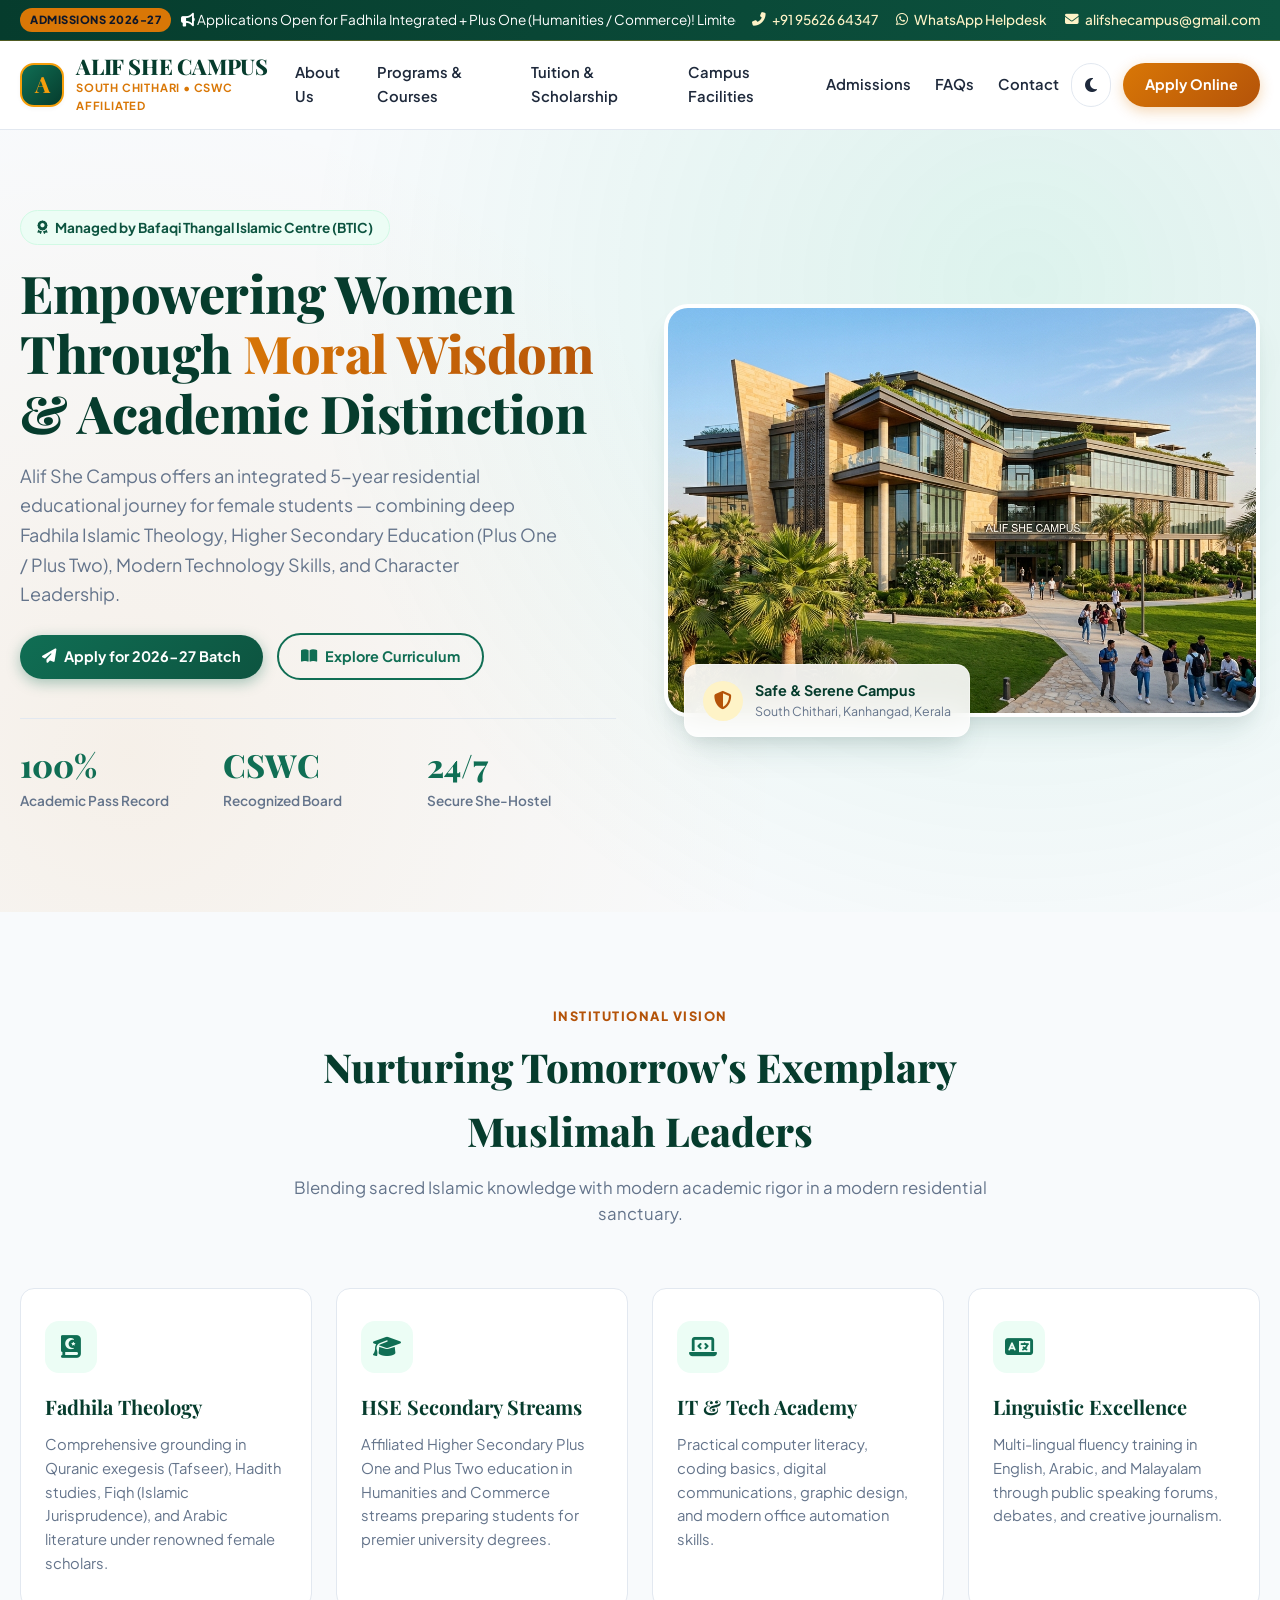
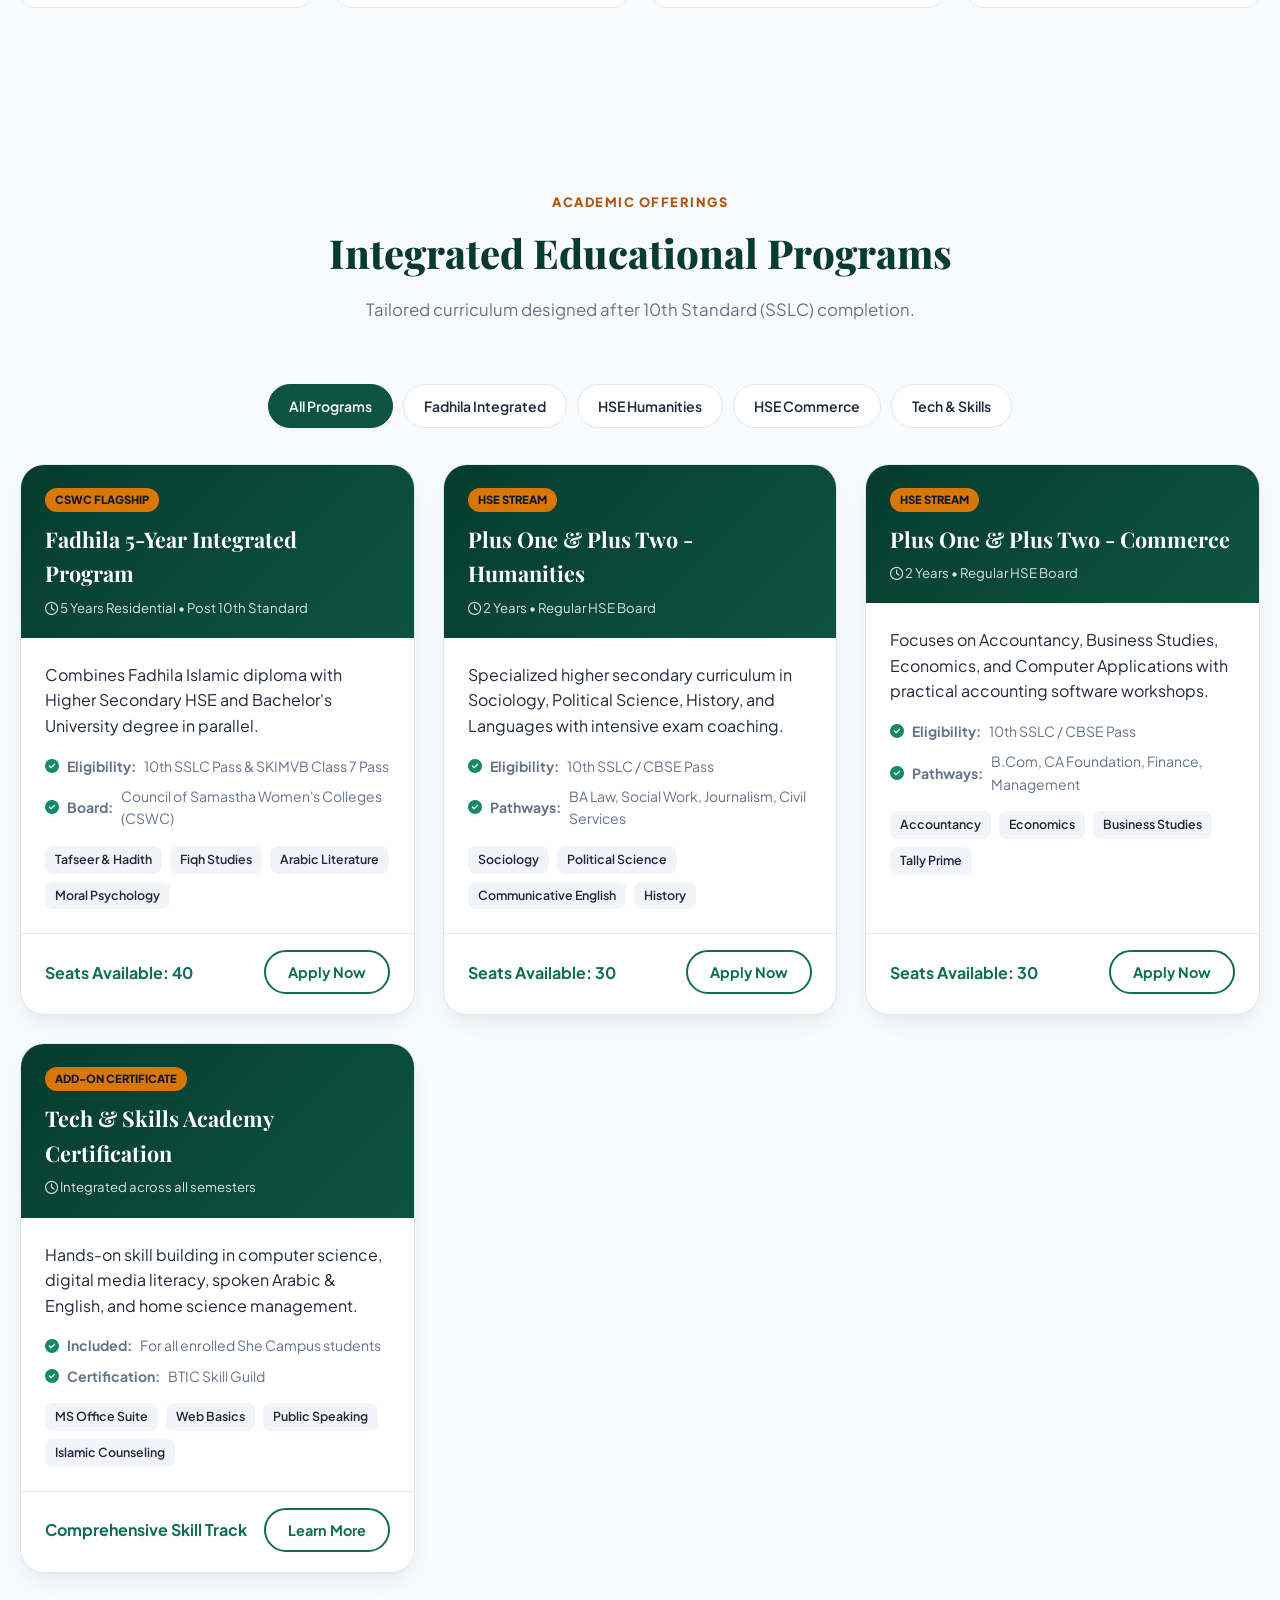
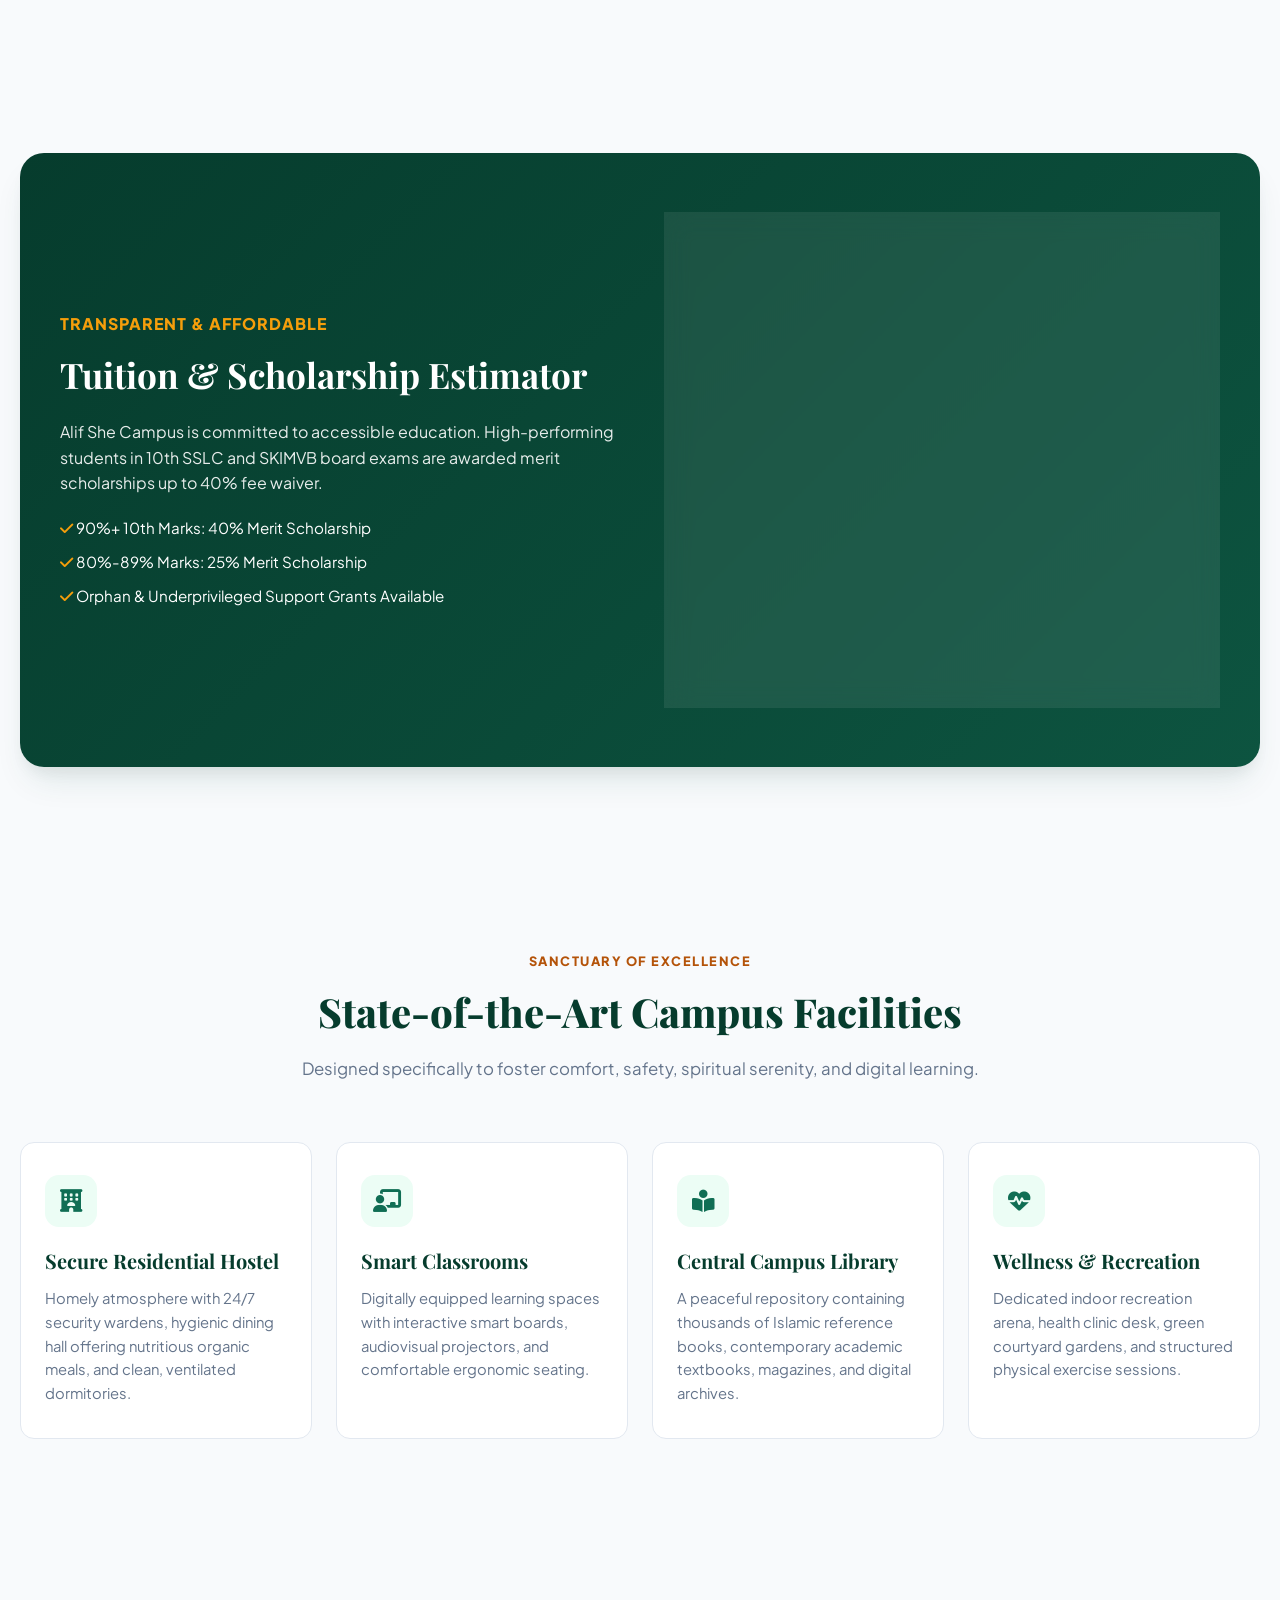
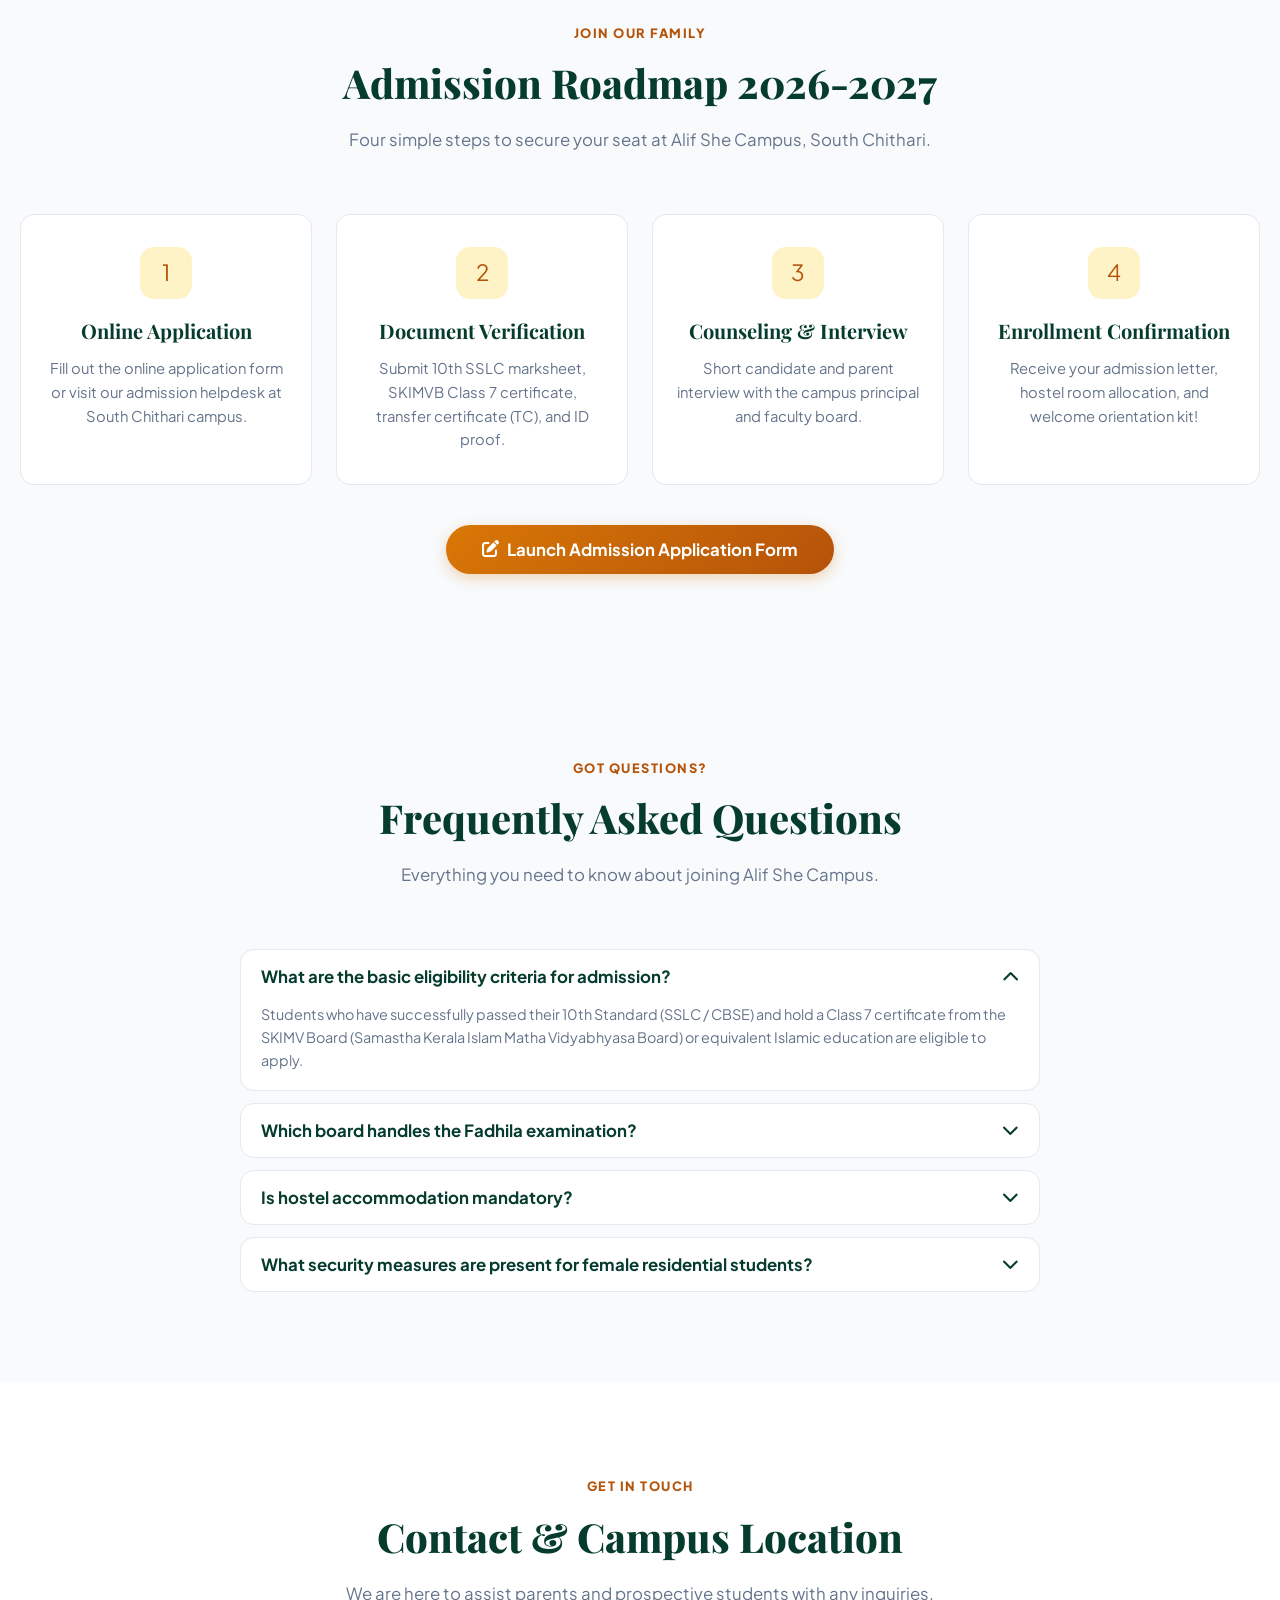
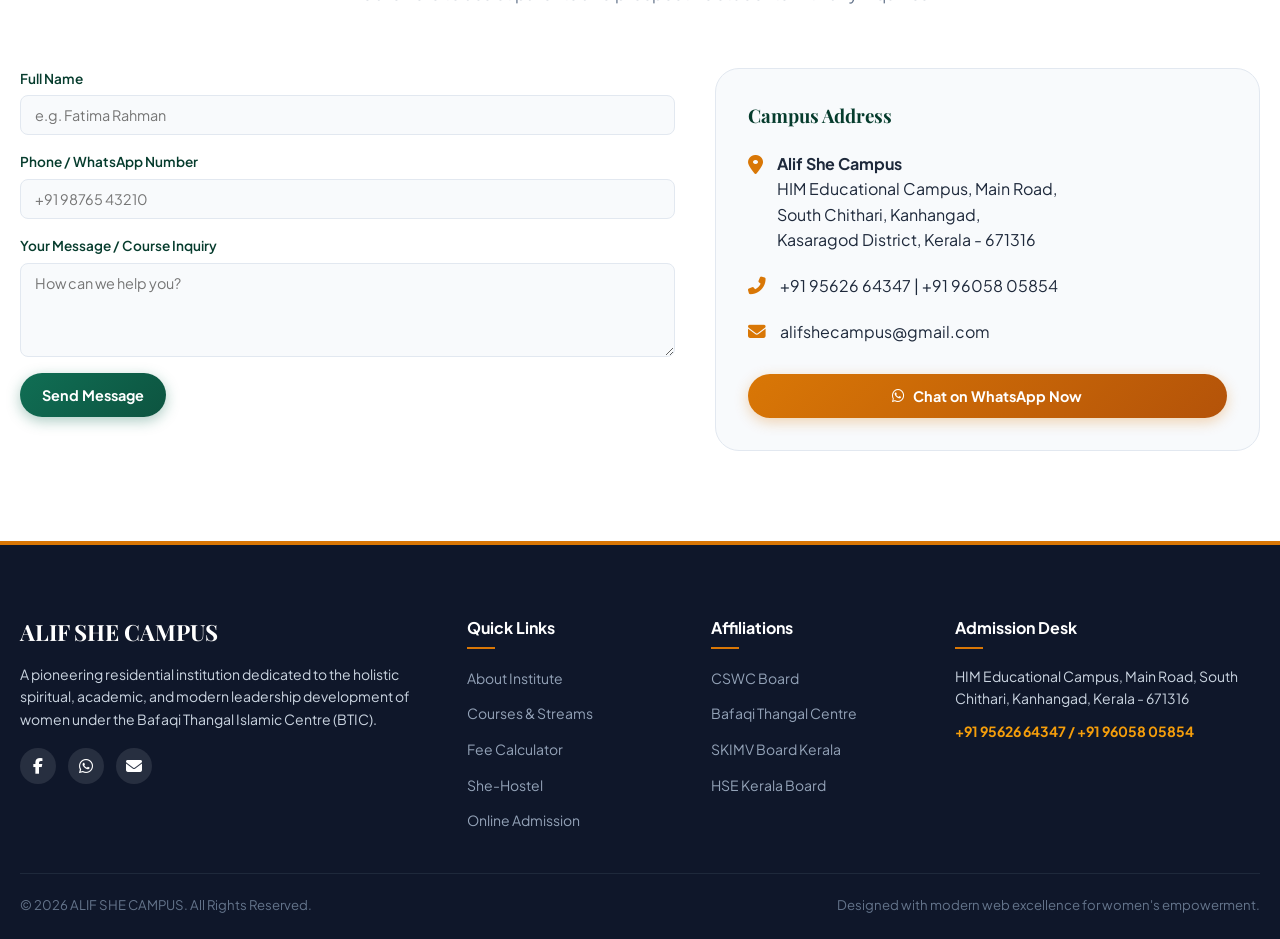
==== index.html @ fdd37e78 "Add files via upload" ====
<!DOCTYPE html>
<html lang="en" data-theme="light">
<head>
  <meta charset="UTF-8">
  <meta name="viewport" content="width=device-width, initial-scale=1.0">
  <title>ALIF SHE CAMPUS | Premier Islamic & Contemporary Higher Education Campus for Women</title>
  <meta name="description" content="Official website of ALIF SHE CAMPUS, South Chithari, Kanhangad, Kerala. Providing integrated Fadhila Islamic theology, Plus One/Plus Two higher secondary education, IT skills, and holistic residential care. Affiliated with CSWC & BTIC.">
  <meta name="keywords" content="Alif She Campus, South Chithari, CSWC, Samastha Women Colleges, Fadhila Course, Islamic Education Kerala, Kasaragod She Campus, Bafaqi Thangal Islamic Centre">
  <link rel="stylesheet" href="style.css">
  <!-- FontAwesome Icons -->
  <link rel="stylesheet" href="https://cdnjs.cloudflare.com/ajax/libs/font-awesome/6.4.0/css/all.min.css">
</head>
<body>

  <!-- Top Announcement Bar -->
  <div class="top-bar">
    <div class="top-bar-container">
      <div class="announcement-ticker">
        <span class="badge-live">Admissions 2026-27</span>
        <span><i class="fas fa-bullhorn"></i> Applications Open for Fadhila Integrated + Plus One (Humanities / Commerce)! Limited Seats.</span>
      </div>
      <div class="top-contacts">
        <a href="tel:+919562664347" class="top-link"><i class="fas fa-phone-alt"></i> +91 95626 64347</a>
        <a href="https://wa.me/919562664347" target="_blank" class="top-link"><i class="fab fa-whatsapp"></i> WhatsApp Helpdesk</a>
        <a href="mailto:alifshecampus@gmail.com" class="top-link"><i class="fas fa-envelope"></i> alifshecampus@gmail.com</a>
      </div>
    </div>
  </div>

  <!-- Header & Navigation -->
  <header class="main-header">
    <div class="nav-container">
      <a href="#" class="brand-logo">
        <div class="logo-crest">A</div>
        <div class="logo-text">
          <h1>ALIF SHE CAMPUS</h1>
          <span>South Chithari • CSWC Affiliated</span>
        </div>
      </a>

      <nav>
        <ul class="nav-menu" id="navMenu">
          <li><a href="#about" class="nav-link">About Us</a></li>
          <li><a href="#courses" class="nav-link">Programs & Courses</a></li>
          <li><a href="#calculator" class="nav-link">Tuition & Scholarship</a></li>
          <li><a href="#facilities" class="nav-link">Campus Facilities</a></li>
          <li><a href="#admissions" class="nav-link">Admissions</a></li>
          <li><a href="#faq" class="nav-link">FAQs</a></li>
          <li><a href="#contact" class="nav-link">Contact</a></li>
        </ul>
      </nav>

      <div class="nav-actions">
        <button class="theme-toggle-btn" id="themeToggleBtn" aria-label="Toggle Theme">
          <i class="fas fa-moon"></i>
        </button>
        <a href="#admissions" class="btn btn-gold open-admission-modal">Apply Online</a>
        <button class="mobile-toggle" id="mobileToggle" aria-label="Open Navigation">
          <i class="fas fa-bars"></i>
        </button>
      </div>
    </div>
  </header>

  <!-- Mobile Menu Backdrop Overlay -->
  <div class="nav-backdrop-overlay" id="navBackdropOverlay"></div>

  <main>
    <!-- Hero Section -->
    <section class="hero-section">
      <div class="hero-grid">
        <div class="hero-content">
          <div class="hero-pill">
            <i class="fas fa-award"></i> Managed by Bafaqi Thangal Islamic Centre (BTIC)
          </div>
          <h1 class="hero-title">
            Empowering Women Through <span>Moral Wisdom</span> & Academic Distinction
          </h1>
          <p class="hero-description">
            Alif She Campus offers an integrated 5-year residential educational journey for female students — combining deep Fadhila Islamic Theology, Higher Secondary Education (Plus One / Plus Two), Modern Technology Skills, and Character Leadership.
          </p>
          <div class="hero-cta-group">
            <a href="#admissions" class="btn btn-primary open-admission-modal">
              <i class="fas fa-paper-plane"></i> Apply for 2026-27 Batch
            </a>
            <a href="#courses" class="btn btn-outline">
              <i class="fas fa-book-open"></i> Explore Curriculum
            </a>
          </div>
          <div class="hero-stats-row">
            <div class="stat-item">
              <h3>100%</h3>
              <p>Academic Pass Record</p>
            </div>
            <div class="stat-item">
              <h3>CSWC</h3>
              <p>Recognized Board</p>
            </div>
            <div class="stat-item">
              <h3>24/7</h3>
              <p>Secure She-Hostel</p>
            </div>
          </div>
        </div>

        <div class="hero-media-wrapper">
          <div class="hero-card-frame">
            <img src="assets/alif_campus_hero.jpg" alt="Alif She Campus Building" class="hero-img">
          </div>
          <div class="floating-badge">
            <div class="badge-icon">
              <i class="fas fa-shield-alt"></i>
            </div>
            <div class="badge-text">
              <h4>Safe & Serene Campus</h4>
              <p>South Chithari, Kanhangad, Kerala</p>
            </div>
          </div>
        </div>
      </div>
    </section>

    <!-- Institutional Pillars / About -->
    <section class="section" id="about">
      <div class="section-header">
        <span class="section-tag">Institutional Vision</span>
        <h2 class="section-title">Nurturing Tomorrow's Exemplary Muslimah Leaders</h2>
        <p class="section-subtitle">Blending sacred Islamic knowledge with modern academic rigor in a modern residential sanctuary.</p>
      </div>

      <div class="pillars-grid">
        <div class="pillar-card">
          <div class="pillar-icon">
            <i class="fas fa-quran"></i>
          </div>
          <h3>Fadhila Theology</h3>
          <p>Comprehensive grounding in Quranic exegesis (Tafseer), Hadith studies, Fiqh (Islamic Jurisprudence), and Arabic literature under renowned female scholars.</p>
        </div>

        <div class="pillar-card">
          <div class="pillar-icon">
            <i class="fas fa-graduation-cap"></i>
          </div>
          <h3>HSE Secondary Streams</h3>
          <p>Affiliated Higher Secondary Plus One and Plus Two education in Humanities and Commerce streams preparing students for premier university degrees.</p>
        </div>

        <div class="pillar-card">
          <div class="pillar-icon">
            <i class="fas fa-laptop-code"></i>
          </div>
          <h3>IT & Tech Academy</h3>
          <p>Practical computer literacy, coding basics, digital communications, graphic design, and modern office automation skills.</p>
        </div>

        <div class="pillar-card">
          <div class="pillar-icon">
            <i class="fas fa-language"></i>
          </div>
          <h3>Linguistic Excellence</h3>
          <p>Multi-lingual fluency training in English, Arabic, and Malayalam through public speaking forums, debates, and creative journalism.</p>
        </div>
      </div>
    </section>

    <!-- Course & Curriculum Explorer -->
    <section class="section" id="courses">
      <div class="section-header">
        <span class="section-tag">Academic Offerings</span>
        <h2 class="section-title">Integrated Educational Programs</h2>
        <p class="section-subtitle">Tailored curriculum designed after 10th Standard (SSLC) completion.</p>
      </div>

      <div class="courses-container">
        <div class="tab-filter-bar">
          <button class="tab-btn active" data-category="all">All Programs</button>
          <button class="tab-btn" data-category="fadhila">Fadhila Integrated</button>
          <button class="tab-btn" data-category="humanities">HSE Humanities</button>
          <button class="tab-btn" data-category="commerce">HSE Commerce</button>
          <button class="tab-btn" data-category="skills">Tech & Skills</button>
        </div>

        <div class="courses-grid">
          <!-- Course Card 1 -->
          <div class="course-card" data-category="fadhila">
            <div class="course-card-header">
              <span class="course-tag">CSWC Flagship</span>
              <h3>Fadhila 5-Year Integrated Program</h3>
              <p class="course-duration"><i class="far fa-clock"></i> 5 Years Residential • Post 10th Standard</p>
            </div>
            <div class="course-card-body">
              <p>Combines Fadhila Islamic diploma with Higher Secondary HSE and Bachelor's University degree in parallel.</p>
              <div class="course-specs">
                <div class="spec-item"><i class="fas fa-check-circle"></i> <strong>Eligibility:</strong> 10th SSLC Pass & SKIMVB Class 7 Pass</div>
                <div class="spec-item"><i class="fas fa-check-circle"></i> <strong>Board:</strong> Council of Samastha Women's Colleges (CSWC)</div>
              </div>
              <ul class="course-topics">
                <li class="topic-chip">Tafseer & Hadith</li>
                <li class="topic-chip">Fiqh Studies</li>
                <li class="topic-chip">Arabic Literature</li>
                <li class="topic-chip">Moral Psychology</li>
              </ul>
            </div>
            <div class="course-card-footer">
              <span style="font-weight: 700; color: var(--primary-700);">Seats Available: 40</span>
              <button class="btn btn-outline open-admission-modal">Apply Now</button>
            </div>
          </div>

          <!-- Course Card 2 -->
          <div class="course-card" data-category="humanities">
            <div class="course-card-header">
              <span class="course-tag">HSE Stream</span>
              <h3>Plus One & Plus Two - Humanities</h3>
              <p class="course-duration"><i class="far fa-clock"></i> 2 Years • Regular HSE Board</p>
            </div>
            <div class="course-card-body">
              <p>Specialized higher secondary curriculum in Sociology, Political Science, History, and Languages with intensive exam coaching.</p>
              <div class="course-specs">
                <div class="spec-item"><i class="fas fa-check-circle"></i> <strong>Eligibility:</strong> 10th SSLC / CBSE Pass</div>
                <div class="spec-item"><i class="fas fa-check-circle"></i> <strong>Pathways:</strong> BA Law, Social Work, Journalism, Civil Services</div>
              </div>
              <ul class="course-topics">
                <li class="topic-chip">Sociology</li>
                <li class="topic-chip">Political Science</li>
                <li class="topic-chip">Communicative English</li>
                <li class="topic-chip">History</li>
              </ul>
            </div>
            <div class="course-card-footer">
              <span style="font-weight: 700; color: var(--primary-700);">Seats Available: 30</span>
              <button class="btn btn-outline open-admission-modal">Apply Now</button>
            </div>
          </div>

          <!-- Course Card 3 -->
          <div class="course-card" data-category="commerce">
            <div class="course-card-header">
              <span class="course-tag">HSE Stream</span>
              <h3>Plus One & Plus Two - Commerce</h3>
              <p class="course-duration"><i class="far fa-clock"></i> 2 Years • Regular HSE Board</p>
            </div>
            <div class="course-card-body">
              <p>Focuses on Accountancy, Business Studies, Economics, and Computer Applications with practical accounting software workshops.</p>
              <div class="course-specs">
                <div class="spec-item"><i class="fas fa-check-circle"></i> <strong>Eligibility:</strong> 10th SSLC / CBSE Pass</div>
                <div class="spec-item"><i class="fas fa-check-circle"></i> <strong>Pathways:</strong> B.Com, CA Foundation, Finance, Management</div>
              </div>
              <ul class="course-topics">
                <li class="topic-chip">Accountancy</li>
                <li class="topic-chip">Economics</li>
                <li class="topic-chip">Business Studies</li>
                <li class="topic-chip">Tally Prime</li>
              </ul>
            </div>
            <div class="course-card-footer">
              <span style="font-weight: 700; color: var(--primary-700);">Seats Available: 30</span>
              <button class="btn btn-outline open-admission-modal">Apply Now</button>
            </div>
          </div>

          <!-- Course Card 4 -->
          <div class="course-card" data-category="skills">
            <div class="course-card-header">
              <span class="course-tag">Add-on Certificate</span>
              <h3>Tech & Skills Academy Certification</h3>
              <p class="course-duration"><i class="far fa-clock"></i> Integrated across all semesters</p>
            </div>
            <div class="course-card-body">
              <p>Hands-on skill building in computer science, digital media literacy, spoken Arabic & English, and home science management.</p>
              <div class="course-specs">
                <div class="spec-item"><i class="fas fa-check-circle"></i> <strong>Included:</strong> For all enrolled She Campus students</div>
                <div class="spec-item"><i class="fas fa-check-circle"></i> <strong>Certification:</strong> BTIC Skill Guild</div>
              </div>
              <ul class="course-topics">
                <li class="topic-chip">MS Office Suite</li>
                <li class="topic-chip">Web Basics</li>
                <li class="topic-chip">Public Speaking</li>
                <li class="topic-chip">Islamic Counseling</li>
              </ul>
            </div>
            <div class="course-card-footer">
              <span style="font-weight: 700; color: var(--primary-700);">Comprehensive Skill Track</span>
              <button class="btn btn-outline open-admission-modal">Learn More</button>
            </div>
          </div>
        </div>
      </div>
    </section>

    <!-- Interactive Fee & Scholarship Estimator -->
    <section class="section" id="calculator">
      <div class="calc-section">
        <div class="calc-grid">
          <div>
            <span style="color: var(--accent-gold-400); font-weight:800; text-transform:uppercase; letter-spacing:1px;">Transparent & Affordable</span>
            <h2 style="font-family: var(--font-serif); font-size:2.2rem; margin:10px 0 16px; color:#ffffff;">Tuition & Scholarship Estimator</h2>
            <p style="opacity:0.9; line-height:1.6; margin-bottom:20px;">
              Alif She Campus is committed to accessible education. High-performing students in 10th SSLC and SKIMVB board exams are awarded merit scholarships up to 40% fee waiver.
            </p>
            <ul style="list-style:none; display:flex; flex-direction:column; gap:10px; font-size:0.95rem;">
              <li><i class="fas fa-check" style="color:var(--accent-gold-400);"></i> 90%+ 10th Marks: 40% Merit Scholarship</li>
              <li><i class="fas fa-check" style="color:var(--accent-gold-400);"></i> 80%-89% Marks: 25% Merit Scholarship</li>
              <li><i class="fas fa-check" style="color:var(--accent-gold-400);"></i> Orphan & Underprivileged Support Grants Available</li>
            </ul>
          </div>

          <div class="calc-box">
            <div class="calc-field">
              <label for="calcStream"><i class="fas fa-book"></i> Select Academic Stream</label>
              <select id="calcStream">
                <option value="humanities">Fadhila + Plus One Humanities</option>
                <option value="commerce">Fadhila + Plus One Commerce</option>
                <option value="fadhila-only">Fadhila Integrated Only</option>
              </select>
            </div>

            <div class="calc-field">
              <label for="calcHostel"><i class="fas fa-bed"></i> Residential She-Hostel Facility</label>
              <select id="calcHostel">
                <option value="yes">Include Hostel, Food & 24/7 Care</option>
                <option value="no">Day Scholar (Local Transport)</option>
              </select>
            </div>

            <div class="calc-field">
              <label for="calcScore"><i class="fas fa-percentage"></i> Estimated 10th Marks Score: <strong id="scoreValDisplay" style="color:var(--accent-gold-400);">85%</strong></label>
              <input type="range" id="calcScore" min="50" max="100" value="85">
            </div>

            <div class="calc-result-card">
              <p style="font-size:0.85rem; text-transform:uppercase; letter-spacing:1px; color:#cbd5e1;">Estimated Annual Investment</p>
              <div class="result-val" id="calcResultFee">₹27,000 / year</div>
              <p id="calcResultScholarship" style="font-size:0.85rem; color:var(--accent-gold-100); margin-top:6px;">25% Scholarship Granted</p>
            </div>
          </div>
        </div>
      </div>
    </section>

    <!-- Facilities Showcase -->
    <section class="section" id="facilities">
      <div class="section-header">
        <span class="section-tag">Sanctuary of Excellence</span>
        <h2 class="section-title">State-of-the-Art Campus Facilities</h2>
        <p class="section-subtitle">Designed specifically to foster comfort, safety, spiritual serenity, and digital learning.</p>
      </div>

      <div class="pillars-grid">
        <div class="pillar-card">
          <div class="pillar-icon"><i class="fas fa-hotel"></i></div>
          <h3>Secure Residential Hostel</h3>
          <p>Homely atmosphere with 24/7 security wardens, hygienic dining hall offering nutritious organic meals, and clean, ventilated dormitories.</p>
        </div>

        <div class="pillar-card">
          <div class="pillar-icon"><i class="fas fa-chalkboard-teacher"></i></div>
          <h3>Smart Classrooms</h3>
          <p>Digitally equipped learning spaces with interactive smart boards, audiovisual projectors, and comfortable ergonomic seating.</p>
        </div>

        <div class="pillar-card">
          <div class="pillar-icon"><i class="fas fa-book-reader"></i></div>
          <h3>Central Campus Library</h3>
          <p>A peaceful repository containing thousands of Islamic reference books, contemporary academic textbooks, magazines, and digital archives.</p>
        </div>

        <div class="pillar-card">
          <div class="pillar-icon"><i class="fas fa-heartbeat"></i></div>
          <h3>Wellness & Recreation</h3>
          <p>Dedicated indoor recreation arena, health clinic desk, green courtyard gardens, and structured physical exercise sessions.</p>
        </div>
      </div>
    </section>

    <!-- Admission Process Timeline -->
    <section class="section" id="admissions" style="background: var(--slate-50);">
      <div class="section-header">
        <span class="section-tag">Join Our Family</span>
        <h2 class="section-title">Admission Roadmap 2026-2027</h2>
        <p class="section-subtitle">Four simple steps to secure your seat at Alif She Campus, South Chithari.</p>
      </div>

      <div class="pillars-grid">
        <div class="pillar-card" style="text-align: center;">
          <div class="pillar-icon" style="margin: 0 auto 16px; background: var(--accent-gold-100); color: var(--accent-gold-600);">1</div>
          <h3>Online Application</h3>
          <p>Fill out the online application form or visit our admission helpdesk at South Chithari campus.</p>
        </div>

        <div class="pillar-card" style="text-align: center;">
          <div class="pillar-icon" style="margin: 0 auto 16px; background: var(--accent-gold-100); color: var(--accent-gold-600);">2</div>
          <h3>Document Verification</h3>
          <p>Submit 10th SSLC marksheet, SKIMVB Class 7 certificate, transfer certificate (TC), and ID proof.</p>
        </div>

        <div class="pillar-card" style="text-align: center;">
          <div class="pillar-icon" style="margin: 0 auto 16px; background: var(--accent-gold-100); color: var(--accent-gold-600);">3</div>
          <h3>Counseling & Interview</h3>
          <p>Short candidate and parent interview with the campus principal and faculty board.</p>
        </div>

        <div class="pillar-card" style="text-align: center;">
          <div class="pillar-icon" style="margin: 0 auto 16px; background: var(--accent-gold-100); color: var(--accent-gold-600);">4</div>
          <h3>Enrollment Confirmation</h3>
          <p>Receive your admission letter, hostel room allocation, and welcome orientation kit!</p>
        </div>
      </div>

      <div style="text-align: center; margin-top: 40px;">
        <button class="btn btn-gold open-admission-modal" style="padding: 14px 36px; font-size: 1.05rem;">
          <i class="fas fa-edit"></i> Launch Admission Application Form
        </button>
      </div>
    </section>

    <!-- FAQs Accordion -->
    <section class="section" id="faq">
      <div class="section-header">
        <span class="section-tag">Got Questions?</span>
        <h2 class="section-title">Frequently Asked Questions</h2>
        <p class="section-subtitle">Everything you need to know about joining Alif She Campus.</p>
      </div>

      <div class="faq-container">
        <div class="faq-item active">
          <button class="faq-question">
            <span>What are the basic eligibility criteria for admission?</span>
            <i class="fas fa-chevron-down faq-icon"></i>
          </button>
          <div class="faq-answer">
            Students who have successfully passed their 10th Standard (SSLC / CBSE) and hold a Class 7 certificate from the SKIMV Board (Samastha Kerala Islam Matha Vidyabhyasa Board) or equivalent Islamic education are eligible to apply.
          </div>
        </div>

        <div class="faq-item">
          <button class="faq-question">
            <span>Which board handles the Fadhila examination?</span>
            <i class="fas fa-chevron-down faq-icon"></i>
          </button>
          <div class="faq-answer">
            The Fadhila Islamic theology program is affiliated with and audited by the Council of Samastha Women's Colleges (CSWC), ensuring uniform high academic standards across Kerala.
          </div>
        </div>

        <div class="faq-item">
          <button class="faq-question">
            <span>Is hostel accommodation mandatory?</span>
            <i class="fas fa-chevron-down faq-icon"></i>
          </button>
          <div class="faq-answer">
            While residential stay is highly recommended to benefit from the complete moral and spiritual atmosphere, day-scholar options are available for local students residing in and around South Chithari / Kanhangad.
          </div>
        </div>

        <div class="faq-item">
          <button class="faq-question">
            <span>What security measures are present for female residential students?</span>
            <i class="fas fa-chevron-down faq-icon"></i>
          </button>
          <div class="faq-answer">
            Safety is our highest priority. The campus features gated entry, 24/7 female resident wardens, CCTV surveillance in public perimeters, strict visitor logging, and emergency medical assistance.
          </div>
        </div>
      </div>
    </section>

    <!-- Contact & Map Desk -->
    <section class="section" id="contact" style="background: var(--bg-card);">
      <div class="section-header">
        <span class="section-tag">Get in Touch</span>
        <h2 class="section-title">Contact & Campus Location</h2>
        <p class="section-subtitle">We are here to assist parents and prospective students with any inquiries.</p>
      </div>

      <div class="pillars-grid contact-layout-grid">
        <div>
          <form id="contactForm" style="display: flex; flex-direction: column; gap: 16px;">
            <div class="form-group">
              <label for="cName">Full Name</label>
              <input type="text" id="cName" class="form-input" placeholder="e.g. Fatima Rahman" required>
            </div>
            <div class="form-group">
              <label for="cPhone">Phone / WhatsApp Number</label>
              <input type="tel" id="cPhone" class="form-input" placeholder="+91 98765 43210" required>
            </div>
            <div class="form-group">
              <label for="cQuery">Your Message / Course Inquiry</label>
              <textarea id="cQuery" class="form-input" rows="4" placeholder="How can we help you?" required></textarea>
            </div>
            <button type="submit" class="btn btn-primary" style="align-self: flex-start;">Send Message</button>
            <div id="contactStatus" style="display: none;"></div>
          </form>
        </div>

        <div style="background: var(--slate-50); border: 1px solid var(--border-subtle); border-radius: var(--radius-lg); padding: 32px; display: flex; flex-direction: column; gap: 20px;">
          <h3 style="font-family: var(--font-serif); color: var(--text-heading);">Campus Address</h3>
          
          <div style="display: flex; gap: 14px; align-items: flex-start;">
            <i class="fas fa-map-marker-alt" style="color: var(--accent-gold-500); font-size: 1.25rem; margin-top: 4px;"></i>
            <div>
              <strong>Alif She Campus</strong><br>
              HIM Educational Campus, Main Road,<br>
              South Chithari, Kanhangad,<br>
              Kasaragod District, Kerala - 671316
            </div>
          </div>

          <div style="display: flex; gap: 14px; align-items: center;">
            <i class="fas fa-phone-alt" style="color: var(--accent-gold-500); font-size: 1.1rem;"></i>
            <div>+91 95626 64347 | +91 96058 05854</div>
          </div>

          <div style="display: flex; gap: 14px; align-items: center;">
            <i class="fas fa-envelope" style="color: var(--accent-gold-500); font-size: 1.1rem;"></i>
            <div>alifshecampus@gmail.com</div>
          </div>

          <div style="margin-top: 10px;">
            <a href="https://wa.me/919562664347" target="_blank" class="btn btn-gold" style="width: 100%;">
              <i class="fab fa-whatsapp"></i> Chat on WhatsApp Now
            </a>
          </div>
        </div>
      </div>
    </section>
  </main>

  <!-- Admission Modal Wizard -->
  <div class="modal-backdrop" id="admissionModal">
    <div class="modal-window">
      <div class="modal-header">
        <h3>Online Admission Portal 2026-2027</h3>
        <button class="close-modal-btn" id="closeAdmissionModal">&times;</button>
      </div>

      <div class="modal-body">
        <div id="admissionForm">
          <div class="wizard-steps">
            <div class="step-item active">
              <div class="step-num">1</div>
              <span class="step-label">Personal</span>
            </div>
            <div class="step-item">
              <div class="step-num">2</div>
              <span class="step-label">Academic</span>
            </div>
            <div class="step-item">
              <div class="step-num">3</div>
              <span class="step-label">Stream & Hostel</span>
            </div>
          </div>

          <!-- Step 1 -->
          <div class="wizard-step-content" id="wizardStep1">
            <div class="form-grid">
              <div class="form-group">
                <label>Student's Full Name *</label>
                <input type="text" class="form-input" placeholder="Enter full name" required>
              </div>
              <div class="form-group">
                <label>Parent / Guardian Name *</label>
                <input type="text" class="form-input" placeholder="Guardian name" required>
              </div>
              <div class="form-group">
                <label>Mobile Number *</label>
                <input type="tel" class="form-input" placeholder="+91 90000 00000" required>
              </div>
              <div class="form-group">
                <label>Email Address</label>
                <input type="email" class="form-input" placeholder="student@gmail.com">
              </div>
              <div class="form-group full-width">
                <label>Residential Address *</label>
                <textarea class="form-input" rows="2" placeholder="House name, Post office, District" required></textarea>
              </div>
            </div>
          </div>

          <!-- Step 2 -->
          <div class="wizard-step-content" id="wizardStep2" style="display: none;">
            <div class="form-grid">
              <div class="form-group">
                <label>10th SSLC School Name *</label>
                <input type="text" class="form-input" placeholder="School name" required>
              </div>
              <div class="form-group">
                <label>10th Board Reg Number *</label>
                <input type="text" class="form-input" placeholder="Register number" required>
              </div>
              <div class="form-group">
                <label>SSLC / CBSE Score (%) *</label>
                <input type="number" class="form-input" placeholder="e.g. 88" min="40" max="100" required>
              </div>
              <div class="form-group">
                <label>SKIMVB Class 7 Madrasa Details *</label>
                <input type="text" class="form-input" placeholder="Madrasa name & range" required>
              </div>
            </div>
          </div>

          <!-- Step 3 -->
          <div class="wizard-step-content" id="wizardStep3" style="display: none;">
            <div class="form-grid">
              <div class="form-group full-width">
                <label>Select Preferred Course Stream *</label>
                <select class="form-input" required>
                  <option value="">-- Choose Academic Program --</option>
                  <option>Fadhila Integrated + Plus One Humanities</option>
                  <option>Fadhila Integrated + Plus One Commerce</option>
                  <option>Fadhila Theology Only</option>
                </select>
              </div>
              <div class="form-group full-width">
                <label>Hostel Requirement *</label>
                <select class="form-input" required>
                  <option value="hostel">Yes - Require Campus She-Hostel</option>
                  <option value="day">No - Day Scholar</option>
                </select>
              </div>
            </div>
          </div>

          <div class="wizard-nav">
            <button type="button" class="btn btn-outline" id="wizardPrev" style="visibility: hidden;">Previous</button>
            <button type="button" class="btn btn-gold" id="wizardNext">Next Step</button>
          </div>
        </div>

        <!-- Success Message -->
        <div class="success-card" id="admissionSuccess" style="display: none;">
          <div class="success-icon-circle">
            <i class="fas fa-check"></i>
          </div>
          <h3 style="font-family: var(--font-serif); font-size: 1.5rem; color: var(--text-heading);">Application Submitted Successfully!</h3>
          <p style="color: var(--text-muted); max-width: 460px;">
            Thank you for applying to Alif She Campus. Please save your application reference number for admission tracking.
          </p>
          <div class="ref-box" id="appRefCode">ALIF-2026-8492</div>
          <p style="font-size: 0.85rem; color: var(--text-muted);">Our admission desk will call you within 24 hours to schedule document verification.</p>
        </div>
      </div>
    </div>
  </div>

  <!-- Footer -->
  <footer class="main-footer">
    <div class="footer-grid">
      <div class="footer-brand">
        <h2>ALIF SHE CAMPUS</h2>
        <p>A pioneering residential institution dedicated to the holistic spiritual, academic, and modern leadership development of women under the Bafaqi Thangal Islamic Centre (BTIC).</p>
        <div style="display: flex; gap: 12px;">
          <a href="#" style="width: 36px; height: 36px; border-radius: var(--radius-full); background: rgba(255,255,255,0.1); display: flex; align-items: center; justify-content: center; color: #fff;"><i class="fab fa-facebook-f"></i></a>
          <a href="https://wa.me/919562664347" target="_blank" style="width: 36px; height: 36px; border-radius: var(--radius-full); background: rgba(255,255,255,0.1); display: flex; align-items: center; justify-content: center; color: #fff;"><i class="fab fa-whatsapp"></i></a>
          <a href="mailto:alifshecampus@gmail.com" style="width: 36px; height: 36px; border-radius: var(--radius-full); background: rgba(255,255,255,0.1); display: flex; align-items: center; justify-content: center; color: #fff;"><i class="fas fa-envelope"></i></a>
        </div>
      </div>

      <div class="footer-col">
        <h4>Quick Links</h4>
        <ul class="footer-links">
          <li><a href="#about">About Institute</a></li>
          <li><a href="#courses">Courses & Streams</a></li>
          <li><a href="#calculator">Fee Calculator</a></li>
          <li><a href="#facilities">She-Hostel</a></li>
          <li><a href="#admissions">Online Admission</a></li>
        </ul>
      </div>

      <div class="footer-col">
        <h4>Affiliations</h4>
        <ul class="footer-links">
          <li><a href="#">CSWC Board</a></li>
          <li><a href="#">Bafaqi Thangal Centre</a></li>
          <li><a href="#">SKIMV Board Kerala</a></li>
          <li><a href="#">HSE Kerala Board</a></li>
        </ul>
      </div>

      <div class="footer-col">
        <h4>Admission Desk</h4>
        <p style="font-size: 0.875rem; margin-bottom: 10px;">HIM Educational Campus, Main Road, South Chithari, Kanhangad, Kerala - 671316</p>
        <p style="font-size: 0.875rem; color: var(--accent-gold-400); font-weight: 700;">+91 95626 64347 / +91 96058 05854</p>
      </div>
    </div>

    <div class="footer-bottom">
      <div>&copy; 2026 ALIF SHE CAMPUS. All Rights Reserved.</div>
      <div>Designed with modern web excellence for women's empowerment.</div>
    </div>
  </footer>

  <script src="app.js"></script>
</body>
</html>
---- style.css ----
/* ==========================================================================
   ALIF SHE CAMPUS - Comprehensive Mobile, Tablet & Desktop Design System
   Theme: Deep Emerald, Royal Amber Gold & Soft Ivory / Dark Slate Glassmorphism
   Fully Responsive for Mobile (iOS/Android), Tablet (iPad/Android Tabs) & Desktop
   ========================================================================== */

@import url('https://fonts.googleapis.com/css2?family=Playfair+Display:ital,wght@0,500;0,600;0,700;0,800;1,600&family=Plus+Jakarta+Sans:wght@300;400;500;600;700;800&display=swap');

:root {
  /* Color Palette - Light Mode */
  --primary-900: #063c2d;
  --primary-800: #0d5440;
  --primary-700: #106e54;
  --primary-600: #148a68;
  --primary-500: #10b981;
  --primary-100: #d1fae5;
  --primary-50: #ecfdf5;

  --accent-gold-600: #b45309;
  --accent-gold-500: #d97706;
  --accent-gold-400: #f59e0b;
  --accent-gold-100: #fef3c7;
  --accent-gold-50: #fffbeb;

  --slate-900: #0f172a;
  --slate-800: #1e293b;
  --slate-700: #334155;
  --slate-600: #475569;
  --slate-400: #94a3b8;
  --slate-200: #e2e8f0;
  --slate-100: #f1f5f9;
  --slate-50: #f8fafc;

  --bg-main: #f8fafc;
  --bg-card: #ffffff;
  --bg-glass: rgba(255, 255, 255, 0.9);
  --border-glass: rgba(255, 255, 255, 0.4);
  --border-subtle: #e2e8f0;
  --text-main: #1e293b;
  --text-muted: #64748b;
  --text-heading: #063c2d;

  --shadow-sm: 0 2px 4px rgba(0, 0, 0, 0.04);
  --shadow-md: 0 10px 25px -5px rgba(13, 84, 64, 0.08), 0 8px 10px -6px rgba(0, 0, 0, 0.04);
  --shadow-lg: 0 20px 35px -10px rgba(13, 84, 64, 0.12), 0 10px 15px -5px rgba(0, 0, 0, 0.06);
  --shadow-glow: 0 0 25px rgba(16, 185, 129, 0.3);

  --font-serif: 'Playfair Display', Georgia, serif;
  --font-sans: 'Plus Jakarta Sans', -apple-system, BlinkMacSystemFont, sans-serif;

  --radius-sm: 8px;
  --radius-md: 14px;
  --radius-lg: 24px;
  --radius-full: 9999px;

  --transition-fast: 0.2s ease;
  --transition-normal: 0.3s cubic-bezier(0.4, 0, 0.2, 1);
}

[data-theme="dark"] {
  --bg-main: #091310;
  --bg-card: #101e1a;
  --bg-glass: rgba(16, 30, 26, 0.92);
  --border-glass: rgba(255, 255, 255, 0.08);
  --border-subtle: #1e332c;
  --text-main: #e2e8f0;
  --text-muted: #94a3b8;
  --text-heading: #34d399;
  --slate-100: #142621;
  --slate-50: #0d1a16;
  --shadow-md: 0 10px 25px -5px rgba(0, 0, 0, 0.4);
  --shadow-lg: 0 20px 35px -10px rgba(0, 0, 0, 0.6);
}

/* Reset & Touch Foundations */
*, *::before, *::after {
  box-sizing: border-box;
  margin: 0;
  padding: 0;
}

html {
  scroll-behavior: smooth;
  font-size: 16px;
  -webkit-text-size-adjust: 100%;
}

body {
  font-family: var(--font-sans);
  background-color: var(--bg-main);
  color: var(--text-main);
  line-height: 1.6;
  overflow-x: hidden;
  transition: background-color var(--transition-normal), color var(--transition-normal);
  -webkit-font-smoothing: antialiased;
}

a {
  color: inherit;
  text-decoration: none;
  -webkit-tap-highlight-color: transparent;
}

img {
  max-width: 100%;
  height: auto;
  display: block;
}

button, input, select, textarea {
  font-family: inherit;
  font-size: inherit;
  -webkit-tap-highlight-color: transparent;
}

/* Touch Friendly Targets */
button, .btn, .nav-link, .tab-btn, .faq-question {
  min-height: 44px;
}

/* Top Announcement Bar */
.top-bar {
  background: linear-gradient(90deg, var(--primary-900), var(--primary-800));
  color: #ffffff;
  padding: 8px 0;
  font-size: 0.85rem;
  border-bottom: 1px solid rgba(245, 158, 11, 0.3);
}

.top-bar-container {
  max-width: 1280px;
  margin: 0 auto;
  padding: 0 20px;
  display: flex;
  justify-content: space-between;
  align-items: center;
  gap: 16px;
}

.announcement-ticker {
  display: flex;
  align-items: center;
  gap: 10px;
  overflow: hidden;
  white-space: nowrap;
}

.badge-live {
  background: var(--accent-gold-500);
  color: var(--slate-900);
  font-weight: 800;
  font-size: 0.7rem;
  padding: 3px 10px;
  border-radius: var(--radius-full);
  text-transform: uppercase;
  letter-spacing: 0.5px;
  flex-shrink: 0;
  animation: pulse-glow 2s infinite;
}

@keyframes pulse-glow {
  0%, 100% { opacity: 1; }
  50% { opacity: 0.75; transform: scale(1.02); }
}

.top-contacts {
  display: flex;
  align-items: center;
  gap: 18px;
  flex-shrink: 0;
}

.top-link {
  display: inline-flex;
  align-items: center;
  gap: 6px;
  color: var(--accent-gold-100);
  font-weight: 500;
  transition: var(--transition-fast);
}

.top-link:hover {
  color: #ffffff;
}

/* Main Navigation Header */
.main-header {
  position: sticky;
  top: 0;
  z-index: 1000;
  background: var(--bg-glass);
  backdrop-filter: blur(16px);
  -webkit-backdrop-filter: blur(16px);
  border-bottom: 1px solid var(--border-subtle);
  transition: var(--transition-normal);
}

.nav-container {
  max-width: 1280px;
  margin: 0 auto;
  padding: 14px 20px;
  display: flex;
  justify-content: space-between;
  align-items: center;
  gap: 12px;
}

.brand-logo {
  display: flex;
  align-items: center;
  gap: 12px;
  z-index: 1001;
}

.logo-crest {
  width: 44px;
  height: 44px;
  background: linear-gradient(135deg, var(--primary-700), var(--primary-900));
  border: 2px solid var(--accent-gold-400);
  border-radius: var(--radius-md);
  display: flex;
  align-items: center;
  justify-content: center;
  color: var(--accent-gold-400);
  font-family: var(--font-serif);
  font-weight: 800;
  font-size: 1.4rem;
  box-shadow: var(--shadow-sm);
  flex-shrink: 0;
}

.logo-text h1 {
  font-family: var(--font-serif);
  font-size: clamp(1.1rem, 2.5vw, 1.35rem);
  font-weight: 800;
  color: var(--text-heading);
  line-height: 1.1;
  letter-spacing: -0.2px;
}

.logo-text span {
  font-size: 0.7rem;
  color: var(--accent-gold-500);
  font-weight: 700;
  letter-spacing: 0.8px;
  text-transform: uppercase;
  display: block;
}

.nav-menu {
  display: flex;
  align-items: center;
  gap: 24px;
  list-style: none;
}

.nav-link {
  display: inline-flex;
  align-items: center;
  font-weight: 600;
  font-size: 0.925rem;
  color: var(--text-main);
  position: relative;
  padding: 6px 0;
  transition: var(--transition-fast);
}

.nav-link::after {
  content: '';
  position: absolute;
  bottom: 0;
  left: 0;
  width: 0%;
  height: 2px;
  background: var(--accent-gold-500);
  transition: var(--transition-normal);
  border-radius: 2px;
}

.nav-link:hover {
  color: var(--primary-600);
}

.nav-link:hover::after {
  width: 100%;
}

.nav-actions {
  display: flex;
  align-items: center;
  gap: 12px;
}

.btn {
  display: inline-flex;
  align-items: center;
  justify-content: center;
  gap: 8px;
  padding: 10px 22px;
  border-radius: var(--radius-full);
  font-weight: 700;
  font-size: 0.9rem;
  cursor: pointer;
  border: none;
  transition: var(--transition-normal);
  text-decoration: none;
  white-space: nowrap;
}

.btn-primary {
  background: linear-gradient(135deg, var(--primary-700), var(--primary-800));
  color: #ffffff;
  box-shadow: 0 4px 14px rgba(16, 110, 84, 0.35);
}

.btn-primary:hover {
  background: linear-gradient(135deg, var(--primary-600), var(--primary-700));
  transform: translateY(-2px);
  box-shadow: 0 6px 20px rgba(16, 110, 84, 0.45);
}

.btn-gold {
  background: linear-gradient(135deg, var(--accent-gold-500), var(--accent-gold-600));
  color: #ffffff;
  box-shadow: 0 4px 14px rgba(217, 119, 6, 0.3);
}

.btn-gold:hover {
  background: linear-gradient(135deg, var(--accent-gold-400), var(--accent-gold-500));
  transform: translateY(-2px);
  box-shadow: 0 6px 20px rgba(217, 119, 6, 0.4);
}

.btn-outline {
  background: transparent;
  color: var(--primary-700);
  border: 2px solid var(--primary-700);
}

.btn-outline:hover {
  background: var(--primary-50);
  transform: translateY(-2px);
}

[data-theme="dark"] .btn-outline {
  color: var(--primary-500);
  border-color: var(--primary-500);
}

.theme-toggle-btn {
  width: 40px;
  height: 40px;
  border-radius: var(--radius-full);
  border: 1px solid var(--border-subtle);
  background: var(--bg-card);
  color: var(--text-main);
  display: flex;
  align-items: center;
  justify-content: center;
  cursor: pointer;
  transition: var(--transition-fast);
  flex-shrink: 0;
}

.theme-toggle-btn:hover {
  border-color: var(--accent-gold-500);
  color: var(--accent-gold-500);
}

.mobile-toggle {
  display: none;
  width: 40px;
  height: 40px;
  border-radius: var(--radius-sm);
  background: var(--bg-card);
  border: 1px solid var(--border-subtle);
  font-size: 1.25rem;
  color: var(--text-main);
  cursor: pointer;
  align-items: center;
  justify-content: center;
  z-index: 1001;
}

/* Nav Backdrop Overlay for Mobile Drawer */
.nav-backdrop-overlay {
  position: fixed;
  top: 0;
  left: 0;
  width: 100vw;
  height: 100vh;
  background: rgba(0, 0, 0, 0.5);
  backdrop-filter: blur(4px);
  z-index: 998;
  opacity: 0;
  visibility: hidden;
  transition: opacity var(--transition-normal), visibility var(--transition-normal);
}

.nav-backdrop-overlay.active {
  opacity: 1;
  visibility: visible;
}

/* Hero Section */
.hero-section {
  position: relative;
  padding: clamp(40px, 8vw, 80px) 20px clamp(50px, 10vw, 100px);
  overflow: hidden;
  background: radial-gradient(circle at 80% 20%, rgba(16, 185, 129, 0.12) 0%, transparent 60%),
              radial-gradient(circle at 10% 80%, rgba(217, 119, 6, 0.08) 0%, transparent 50%);
}

.hero-grid {
  max-width: 1280px;
  margin: 0 auto;
  display: grid;
  grid-template-columns: 1fr 1fr;
  gap: clamp(24px, 5vw, 48px);
  align-items: center;
}

.hero-content {
  display: flex;
  flex-direction: column;
  gap: 18px;
}

.hero-pill {
  align-self: flex-start;
  display: inline-flex;
  align-items: center;
  gap: 8px;
  padding: 6px 16px;
  background: var(--primary-50);
  border: 1px solid var(--primary-100);
  color: var(--primary-800);
  border-radius: var(--radius-full);
  font-size: 0.85rem;
  font-weight: 700;
}

[data-theme="dark"] .hero-pill {
  background: rgba(16, 185, 129, 0.15);
  border-color: rgba(16, 185, 129, 0.3);
  color: #34d399;
}

.hero-title {
  font-family: var(--font-serif);
  font-size: clamp(2rem, 4.5vw, 3.25rem);
  line-height: 1.15;
  color: var(--text-heading);
  font-weight: 800;
  letter-spacing: -0.5px;
}

.hero-title span {
  background: linear-gradient(135deg, var(--accent-gold-500), var(--accent-gold-600));
  -webkit-background-clip: text;
  -webkit-text-fill-color: transparent;
}

.hero-description {
  font-size: clamp(0.95rem, 2vw, 1.125rem);
  color: var(--text-muted);
  max-width: 540px;
  line-height: 1.65;
}

.hero-cta-group {
  display: flex;
  align-items: center;
  gap: 14px;
  margin-top: 6px;
  flex-wrap: wrap;
}

.hero-stats-row {
  display: grid;
  grid-template-columns: repeat(3, 1fr);
  gap: 14px;
  margin-top: 20px;
  padding-top: 20px;
  border-top: 1px solid var(--border-subtle);
}

.stat-item h3 {
  font-family: var(--font-serif);
  font-size: clamp(1.5rem, 3vw, 2rem);
  color: var(--primary-700);
  font-weight: 800;
}

[data-theme="dark"] .stat-item h3 {
  color: var(--primary-500);
}

.stat-item p {
  font-size: clamp(0.75rem, 1.5vw, 0.85rem);
  color: var(--text-muted);
  font-weight: 600;
}

.hero-media-wrapper {
  position: relative;
  width: 100%;
}

.hero-card-frame {
  position: relative;
  border-radius: var(--radius-lg);
  overflow: hidden;
  box-shadow: var(--shadow-lg);
  border: 4px solid var(--bg-card);
  transition: transform var(--transition-normal);
}

.hero-card-frame:hover {
  transform: translateY(-4px);
}

.hero-img {
  width: 100%;
  height: clamp(280px, 45vh, 480px);
  object-fit: cover;
}

.floating-badge {
  position: absolute;
  bottom: -20px;
  left: 20px;
  background: var(--bg-glass);
  backdrop-filter: blur(16px);
  -webkit-backdrop-filter: blur(16px);
  border: 1px solid var(--border-glass);
  padding: 14px 18px;
  border-radius: var(--radius-md);
  box-shadow: var(--shadow-lg);
  display: flex;
  align-items: center;
  gap: 12px;
  z-index: 10;
  max-width: calc(100% - 40px);
}

.badge-icon {
  width: 40px;
  height: 40px;
  border-radius: var(--radius-full);
  background: var(--accent-gold-100);
  color: var(--accent-gold-600);
  display: flex;
  align-items: center;
  justify-content: center;
  font-size: 1.15rem;
  flex-shrink: 0;
}

.badge-text h4 {
  font-size: 0.9rem;
  font-weight: 700;
  color: var(--text-heading);
}

.badge-text p {
  font-size: 0.775rem;
  color: var(--text-muted);
}

/* General Section Structure */
.section {
  padding: clamp(50px, 8vw, 90px) 20px;
}

.section-header {
  text-align: center;
  max-width: 720px;
  margin: 0 auto clamp(36px, 6vw, 60px);
}

.section-tag {
  display: inline-block;
  font-size: 0.8rem;
  font-weight: 800;
  color: var(--accent-gold-600);
  text-transform: uppercase;
  letter-spacing: 1.5px;
  margin-bottom: 8px;
}

.section-title {
  font-family: var(--font-serif);
  font-size: clamp(1.75rem, 3.5vw, 2.5rem);
  color: var(--text-heading);
  font-weight: 800;
  margin-bottom: 12px;
}

.section-subtitle {
  font-size: clamp(0.95rem, 2vw, 1.05rem);
  color: var(--text-muted);
}

/* Key Pillars / Grid Cards */
.pillars-grid {
  max-width: 1280px;
  margin: 0 auto;
  display: grid;
  grid-template-columns: repeat(auto-fit, minmax(260px, 1fr));
  gap: clamp(18px, 3vw, 24px);
}

.contact-layout-grid {
  grid-template-columns: 1.2fr 1fr;
  gap: clamp(24px, 4vw, 40px);
}

.pillar-card {
  background: var(--bg-card);
  border: 1px solid var(--border-subtle);
  border-radius: var(--radius-md);
  padding: clamp(24px, 4vw, 32px) clamp(20px, 3vw, 24px);
  transition: var(--transition-normal);
  position: relative;
  overflow: hidden;
}

.pillar-card::before {
  content: '';
  position: absolute;
  top: 0;
  left: 0;
  width: 100%;
  height: 4px;
  background: linear-gradient(90deg, var(--primary-600), var(--accent-gold-500));
  opacity: 0;
  transition: opacity var(--transition-fast);
}

.pillar-card:hover {
  transform: translateY(-4px);
  box-shadow: var(--shadow-lg);
  border-color: var(--primary-100);
}

.pillar-card:hover::before {
  opacity: 1;
}

.pillar-icon {
  width: 52px;
  height: 52px;
  border-radius: var(--radius-md);
  background: var(--primary-50);
  color: var(--primary-700);
  display: flex;
  align-items: center;
  justify-content: center;
  font-size: 1.4rem;
  margin-bottom: 18px;
}

[data-theme="dark"] .pillar-icon {
  background: rgba(16, 185, 129, 0.15);
  color: var(--primary-500);
}

.pillar-card h3 {
  font-family: var(--font-serif);
  font-size: 1.25rem;
  color: var(--text-heading);
  margin-bottom: 10px;
}

.pillar-card p {
  color: var(--text-muted);
  font-size: 0.925rem;
  line-height: 1.6;
}

/* Course Explorer Tabs & Cards */
.courses-container {
  max-width: 1280px;
  margin: 0 auto;
}

.tab-filter-bar {
  display: flex;
  justify-content: center;
  gap: 10px;
  margin-bottom: 36px;
  flex-wrap: wrap;
}

.tab-btn {
  padding: 10px 20px;
  border-radius: var(--radius-full);
  background: var(--bg-card);
  border: 1px solid var(--border-subtle);
  color: var(--text-main);
  font-weight: 600;
  font-size: 0.875rem;
  cursor: pointer;
  transition: var(--transition-fast);
  white-space: nowrap;
}

.tab-btn.active, .tab-btn:hover {
  background: var(--primary-800);
  color: #ffffff;
  border-color: var(--primary-800);
  box-shadow: var(--shadow-sm);
}

.courses-grid {
  display: grid;
  grid-template-columns: repeat(auto-fit, minmax(300px, 1fr));
  gap: clamp(20px, 3vw, 28px);
}

.course-card {
  background: var(--bg-card);
  border: 1px solid var(--border-subtle);
  border-radius: var(--radius-lg);
  overflow: hidden;
  box-shadow: var(--shadow-md);
  display: flex;
  flex-direction: column;
  transition: var(--transition-normal);
}

.course-card:hover {
  transform: translateY(-4px);
  box-shadow: var(--shadow-lg);
}

.course-card-header {
  background: linear-gradient(135deg, var(--primary-900), var(--primary-800));
  color: #ffffff;
  padding: 20px 24px;
  position: relative;
}

.course-tag {
  display: inline-block;
  background: var(--accent-gold-500);
  color: var(--slate-900);
  font-weight: 800;
  font-size: 0.7rem;
  padding: 3px 10px;
  border-radius: var(--radius-full);
  text-transform: uppercase;
  margin-bottom: 10px;
}

.course-card-header h3 {
  font-family: var(--font-serif);
  font-size: 1.35rem;
  margin-bottom: 6px;
  color: #ffffff;
}

.course-duration {
  font-size: 0.825rem;
  opacity: 0.85;
}

.course-card-body {
  padding: 24px;
  flex-grow: 1;
  display: flex;
  flex-direction: column;
  gap: 16px;
}

.course-specs {
  display: flex;
  flex-direction: column;
  gap: 8px;
  font-size: 0.875rem;
  color: var(--text-muted);
}

.spec-item {
  display: flex;
  align-items: center;
  gap: 8px;
}

.spec-item i {
  color: var(--primary-600);
}

.course-topics {
  list-style: none;
  display: flex;
  flex-wrap: wrap;
  gap: 8px;
}

.topic-chip {
  background: var(--slate-100);
  color: var(--text-main);
  font-size: 0.775rem;
  font-weight: 600;
  padding: 4px 10px;
  border-radius: var(--radius-sm);
}

.course-card-footer {
  padding: 16px 24px 20px;
  border-top: 1px solid var(--border-subtle);
  display: flex;
  align-items: center;
  justify-content: space-between;
  gap: 12px;
}

/* Interactive Calculator */
.calc-section {
  background: linear-gradient(135deg, var(--primary-900), var(--primary-800));
  color: #ffffff;
  position: relative;
  border-radius: var(--radius-lg);
  max-width: 1280px;
  margin: 0 auto;
  padding: clamp(32px, 6vw, 60px) clamp(20px, 4vw, 40px);
  box-shadow: var(--shadow-lg);
  overflow: hidden;
}

.calc-grid {
  display: grid;
  grid-template-columns: 1fr 1fr;
  gap: clamp(24px, 5vw, 48px);
  align-items: center;
}

.calc-box {
  background: rgba(255, 255, 255, 0.08);
  backdrop-filter: blur(12px);
  -webkit-backdrop-filter: blur(12px);
  border: 1px solid rgba(255, 255, 255, 0.15);
  border-radius: var(--radius-md);
  padding: clamp(20px, 4vw, 32px);
  display: flex;
  flex-direction: column;
  gap: 18px;
}

.calc-field {
  display: flex;
  flex-direction: column;
  gap: 8px;
}

.calc-field label {
  font-size: 0.875rem;
  font-weight: 600;
  color: var(--accent-gold-100);
}

.calc-field select, .calc-field input[type="range"] {
  width: 100%;
  padding: 12px;
  border-radius: var(--radius-sm);
  border: 1px solid rgba(255, 255, 255, 0.2);
  background: rgba(0, 0, 0, 0.3);
  color: #ffffff;
  outline: none;
  font-size: 0.9rem;
}

.calc-field select option {
  background: var(--slate-900);
  color: #ffffff;
}

.calc-result-card {
  background: rgba(0, 0, 0, 0.35);
  border-radius: var(--radius-md);
  padding: 20px;
  text-align: center;
  border: 1px solid var(--accent-gold-500);
}

.result-val {
  font-family: var(--font-serif);
  font-size: clamp(1.75rem, 4vw, 2.25rem);
  font-weight: 800;
  color: var(--accent-gold-400);
}

/* Application Modal */
.modal-backdrop {
  position: fixed;
  top: 0;
  left: 0;
  width: 100vw;
  height: 100vh;
  background: rgba(0, 0, 0, 0.75);
  backdrop-filter: blur(8px);
  -webkit-backdrop-filter: blur(8px);
  z-index: 2000;
  display: none;
  align-items: center;
  justify-content: center;
  padding: 16px;
  opacity: 0;
  transition: opacity var(--transition-normal);
}

.modal-backdrop.active {
  display: flex;
  opacity: 1;
}

.modal-window {
  background: var(--bg-card);
  width: 100%;
  max-width: 760px;
  border-radius: var(--radius-lg);
  box-shadow: var(--shadow-lg);
  overflow: hidden;
  max-height: 92vh;
  display: flex;
  flex-direction: column;
}

.modal-header {
  background: linear-gradient(135deg, var(--primary-900), var(--primary-800));
  color: #ffffff;
  padding: 18px 24px;
  display: flex;
  justify-content: space-between;
  align-items: center;
}

.modal-header h3 {
  font-family: var(--font-serif);
  font-size: clamp(1.15rem, 2.5vw, 1.35rem);
}

.close-modal-btn {
  background: none;
  border: none;
  color: #ffffff;
  font-size: 1.5rem;
  cursor: pointer;
  opacity: 0.8;
  padding: 4px 8px;
  transition: var(--transition-fast);
}

.close-modal-btn:hover {
  opacity: 1;
}

.modal-body {
  padding: clamp(18px, 4vw, 28px);
  overflow-y: auto;
  flex-grow: 1;
}

/* Multi-Step Wizard */
.wizard-steps {
  display: flex;
  justify-content: space-between;
  margin-bottom: 24px;
  position: relative;
}

.wizard-steps::before {
  content: '';
  position: absolute;
  top: 17px;
  left: 10%;
  width: 80%;
  height: 2px;
  background: var(--border-subtle);
  z-index: 1;
}

.step-item {
  position: relative;
  z-index: 2;
  display: flex;
  flex-direction: column;
  align-items: center;
  gap: 4px;
}

.step-num {
  width: 34px;
  height: 34px;
  border-radius: var(--radius-full);
  background: var(--bg-card);
  border: 2px solid var(--border-subtle);
  color: var(--text-muted);
  display: flex;
  align-items: center;
  justify-content: center;
  font-weight: 700;
  font-size: 0.85rem;
  transition: var(--transition-fast);
}

.step-item.active .step-num {
  background: var(--primary-700);
  border-color: var(--primary-700);
  color: #ffffff;
}

.step-item.completed .step-num {
  background: var(--accent-gold-500);
  border-color: var(--accent-gold-500);
  color: #ffffff;
}

.step-label {
  font-size: 0.75rem;
  font-weight: 700;
  color: var(--text-muted);
}

.step-item.active .step-label {
  color: var(--text-heading);
}

.form-grid {
  display: grid;
  grid-template-columns: 1fr 1fr;
  gap: 14px;
}

.form-group {
  display: flex;
  flex-direction: column;
  gap: 6px;
}

.form-group.full-width {
  grid-column: span 2;
}

.form-group label {
  font-size: 0.85rem;
  font-weight: 600;
  color: var(--text-heading);
}

.form-input {
  padding: 10px 14px;
  border-radius: var(--radius-sm);
  border: 1px solid var(--border-subtle);
  background: var(--bg-main);
  color: var(--text-main);
  outline: none;
  font-size: 0.9rem;
  transition: var(--transition-fast);
}

.form-input:focus {
  border-color: var(--primary-600);
  box-shadow: 0 0 0 3px rgba(16, 185, 129, 0.15);
}

.wizard-nav {
  display: flex;
  justify-content: space-between;
  margin-top: 24px;
  padding-top: 18px;
  border-top: 1px solid var(--border-subtle);
  gap: 12px;
}

/* Success Card */
.success-card {
  text-align: center;
  padding: 24px 12px;
  display: flex;
  flex-direction: column;
  align-items: center;
  gap: 14px;
}

.success-icon-circle {
  width: 64px;
  height: 64px;
  border-radius: var(--radius-full);
  background: var(--primary-100);
  color: var(--primary-700);
  display: flex;
  align-items: center;
  justify-content: center;
  font-size: 2rem;
}

.ref-box {
  background: var(--slate-100);
  padding: 12px 20px;
  border-radius: var(--radius-md);
  border: 1px dashed var(--primary-600);
  font-family: monospace;
  font-size: 1.1rem;
  font-weight: 700;
  color: var(--primary-800);
  letter-spacing: 2px;
}

/* FAQ Accordion */
.faq-container {
  max-width: 800px;
  margin: 0 auto;
  display: flex;
  flex-direction: column;
  gap: 12px;
}

.faq-item {
  background: var(--bg-card);
  border: 1px solid var(--border-subtle);
  border-radius: var(--radius-md);
  overflow: hidden;
  transition: var(--transition-fast);
}

.faq-question {
  width: 100%;
  padding: 16px 20px;
  background: none;
  border: none;
  text-align: left;
  font-weight: 700;
  font-size: clamp(0.95rem, 2vw, 1.05rem);
  color: var(--text-heading);
  cursor: pointer;
  display: flex;
  justify-content: space-between;
  align-items: center;
  gap: 12px;
}

.faq-answer {
  padding: 0 20px 18px;
  color: var(--text-muted);
  font-size: 0.9rem;
  display: none;
  line-height: 1.6;
}

.faq-item.active .faq-answer {
  display: block;
}

.faq-item.active .faq-icon {
  transform: rotate(180deg);
}

/* Footer */
.main-footer {
  background: var(--slate-900);
  color: #cbd5e1;
  padding: clamp(50px, 8vw, 70px) 20px 24px;
  border-top: 4px solid var(--accent-gold-500);
}

.footer-grid {
  max-width: 1280px;
  margin: 0 auto;
  display: grid;
  grid-template-columns: 2fr 1fr 1fr 1.5fr;
  gap: clamp(24px, 4vw, 40px);
  margin-bottom: 40px;
}

.footer-brand h2 {
  font-family: var(--font-serif);
  color: #ffffff;
  font-size: 1.4rem;
  margin-bottom: 12px;
}

.footer-brand p {
  font-size: 0.875rem;
  line-height: 1.6;
  margin-bottom: 18px;
}

.footer-col h4 {
  color: #ffffff;
  font-size: 1rem;
  margin-bottom: 16px;
  position: relative;
  padding-bottom: 8px;
}

.footer-col h4::after {
  content: '';
  position: absolute;
  bottom: 0;
  left: 0;
  width: 28px;
  height: 2px;
  background: var(--accent-gold-500);
}

.footer-links {
  list-style: none;
  display: flex;
  flex-direction: column;
  gap: 10px;
}

.footer-links a {
  color: #94a3b8;
  font-size: 0.875rem;
  transition: var(--transition-fast);
}

.footer-links a:hover {
  color: var(--accent-gold-400);
  padding-left: 4px;
}

.footer-bottom {
  max-width: 1280px;
  margin: 0 auto;
  padding-top: 20px;
  border-top: 1px solid #1e293b;
  display: flex;
  justify-content: space-between;
  align-items: center;
  font-size: 0.825rem;
  color: #64748b;
  flex-wrap: wrap;
  gap: 12px;
}

/* ==========================================================================
   BREAKPOINTS: TABLET & MOBILE SPECIFIC OPTIMIZATIONS
   ========================================================================== */

/* 1. Large Tablet / Laptop (Max-width: 1024px) */
@media (max-width: 1024px) {
  .hero-grid {
    grid-template-columns: 1fr;
  }
  .hero-media-wrapper {
    max-width: 680px;
    margin: 0 auto;
  }
  .calc-grid {
    grid-template-columns: 1fr;
  }
  .footer-grid {
    grid-template-columns: 1fr 1fr;
  }
  .contact-layout-grid {
    grid-template-columns: 1fr !important;
  }
}

/* 2. Tablet Portrait & Mobile Landscape (Max-width: 992px) */
@media (max-width: 992px) {
  .mobile-toggle {
    display: flex;
  }
  .top-contacts {
    display: none;
  }
  .nav-menu {
    position: fixed;
    top: 0;
    right: -100%;
    width: 300px;
    max-width: 85vw;
    height: 100vh;
    background: var(--bg-card);
    flex-direction: column;
    align-items: stretch;
    justify-content: flex-start;
    padding: 90px 24px 32px;
    box-shadow: -10px 0 30px rgba(0, 0, 0, 0.25);
    transition: right var(--transition-normal);
    z-index: 999;
    overflow-y: auto;
  }
  .nav-menu.active {
    right: 0;
  }
  .nav-menu li {
    width: 100%;
  }
  .nav-link {
    width: 100%;
    padding: 12px 0;
    font-size: 1.05rem;
    border-bottom: 1px solid var(--border-subtle);
  }
  .nav-link::after {
    display: none;
  }
  .nav-actions {
    margin-left: auto;
  }
  .nav-actions .btn-gold {
    padding: 8px 16px;
    font-size: 0.825rem;
  }
}

/* 3. Medium Mobile & Small Tablet (Max-width: 640px) */
@media (max-width: 640px) {
  .top-bar-container {
    justify-content: center;
  }
  .announcement-ticker span:not(.badge-live) {
    font-size: 0.775rem;
    text-overflow: ellipsis;
    overflow: hidden;
  }
  .hero-cta-group {
    flex-direction: column;
    align-items: stretch;
  }
  .hero-cta-group .btn {
    width: 100%;
  }
  .hero-stats-row {
    grid-template-columns: repeat(3, 1fr);
    text-align: center;
  }
  .floating-badge {
    position: relative;
    bottom: auto;
    left: auto;
    margin-top: 14px;
    width: 100%;
    max-width: 100%;
  }
  .form-grid {
    grid-template-columns: 1fr;
  }
  .form-group.full-width {
    grid-column: span 1;
  }
  .footer-grid {
    grid-template-columns: 1fr;
  }
  .step-label {
    display: none; /* Hide labels on tiny screens for step numbers */
  }
  .course-card-footer {
    flex-direction: column;
    align-items: stretch;
    text-align: center;
  }
  .course-card-footer .btn {
    width: 100%;
  }
}

/* 4. Small Mobile (Max-width: 420px) */
@media (max-width: 420px) {
  .brand-logo {
    gap: 8px;
  }
  .logo-crest {
    width: 38px;
    height: 38px;
    font-size: 1.2rem;
  }
  .logo-text h1 {
    font-size: 1rem;
  }
  .logo-text span {
    font-size: 0.625rem;
  }
  .nav-actions .btn-gold {
    display: none; /* Hide top CTA on tiny screens, access via drawer or hero */
  }
  .hero-stats-row {
    grid-template-columns: 1fr;
    gap: 12px;
  }
  .tab-filter-bar {
    justify-content: flex-start;
    overflow-x: auto;
    padding-bottom: 8px;
    -webkit-overflow-scrolling: touch;
  }
}
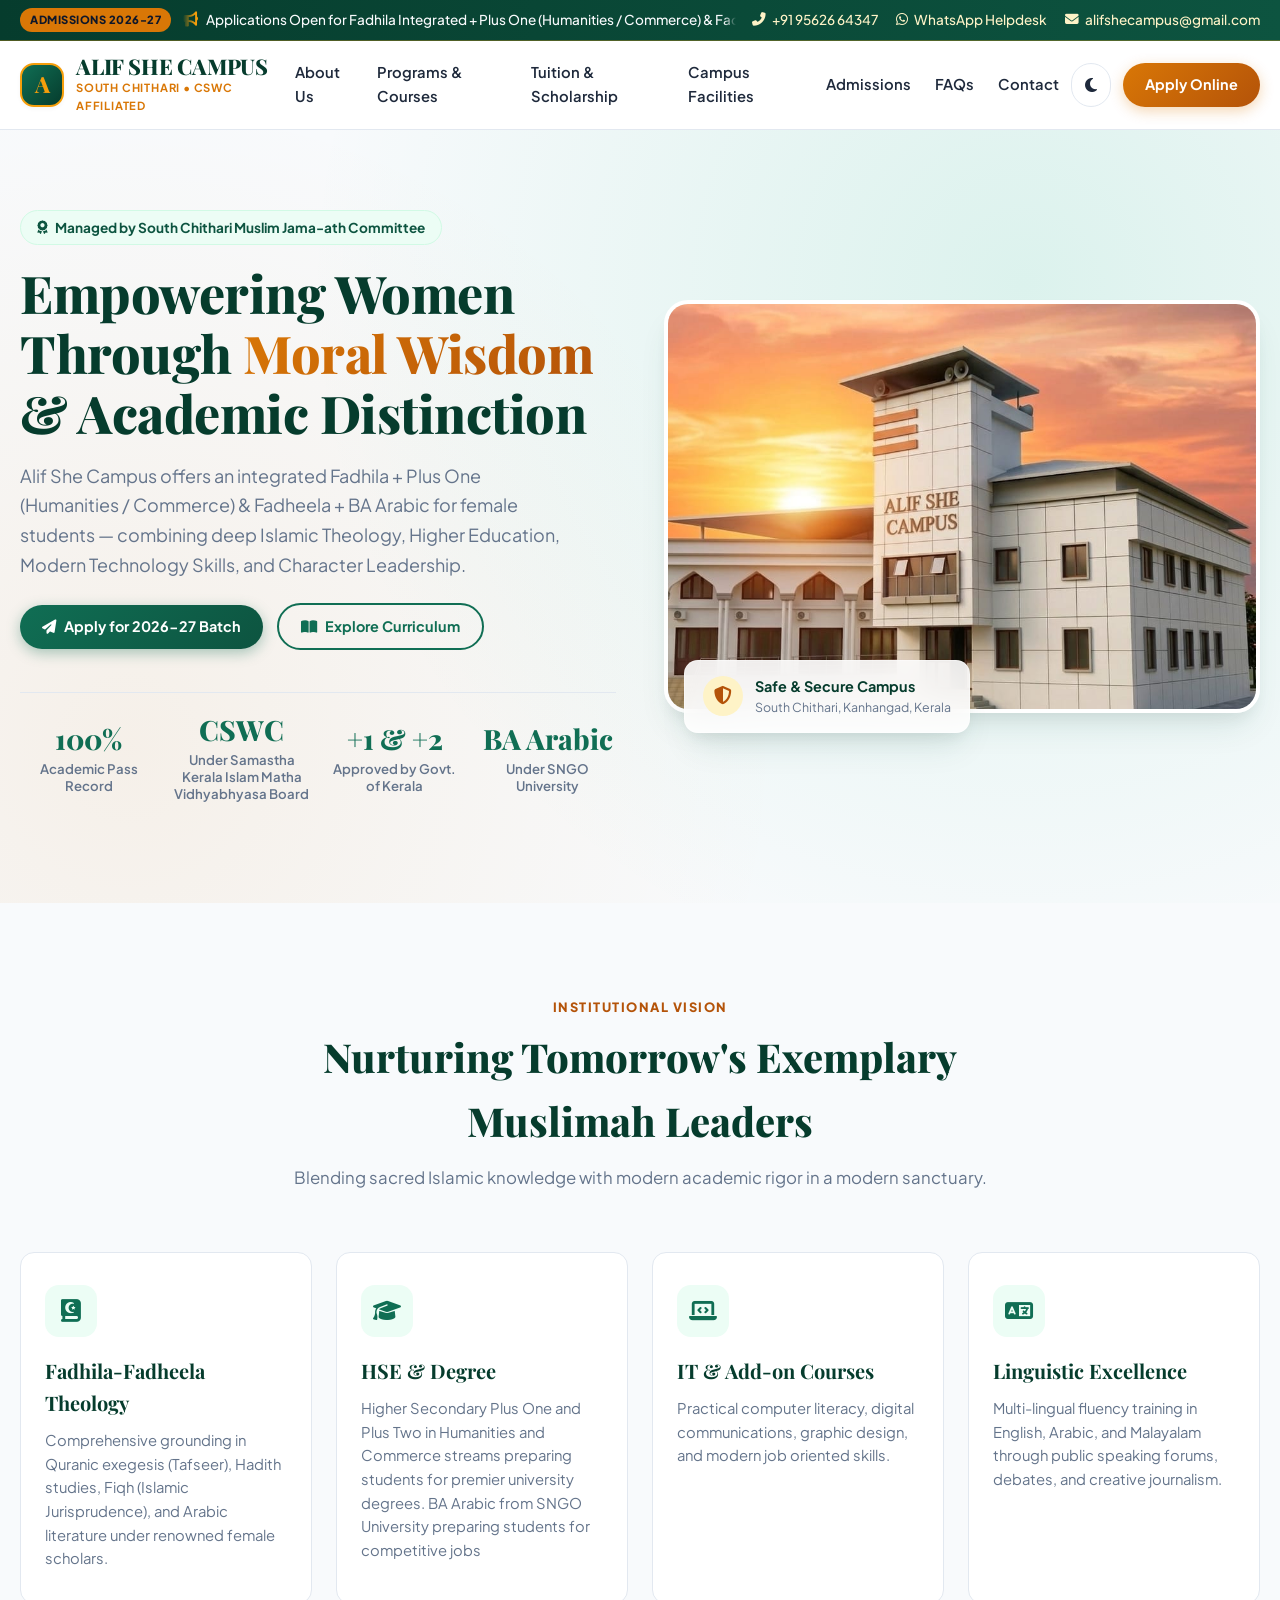
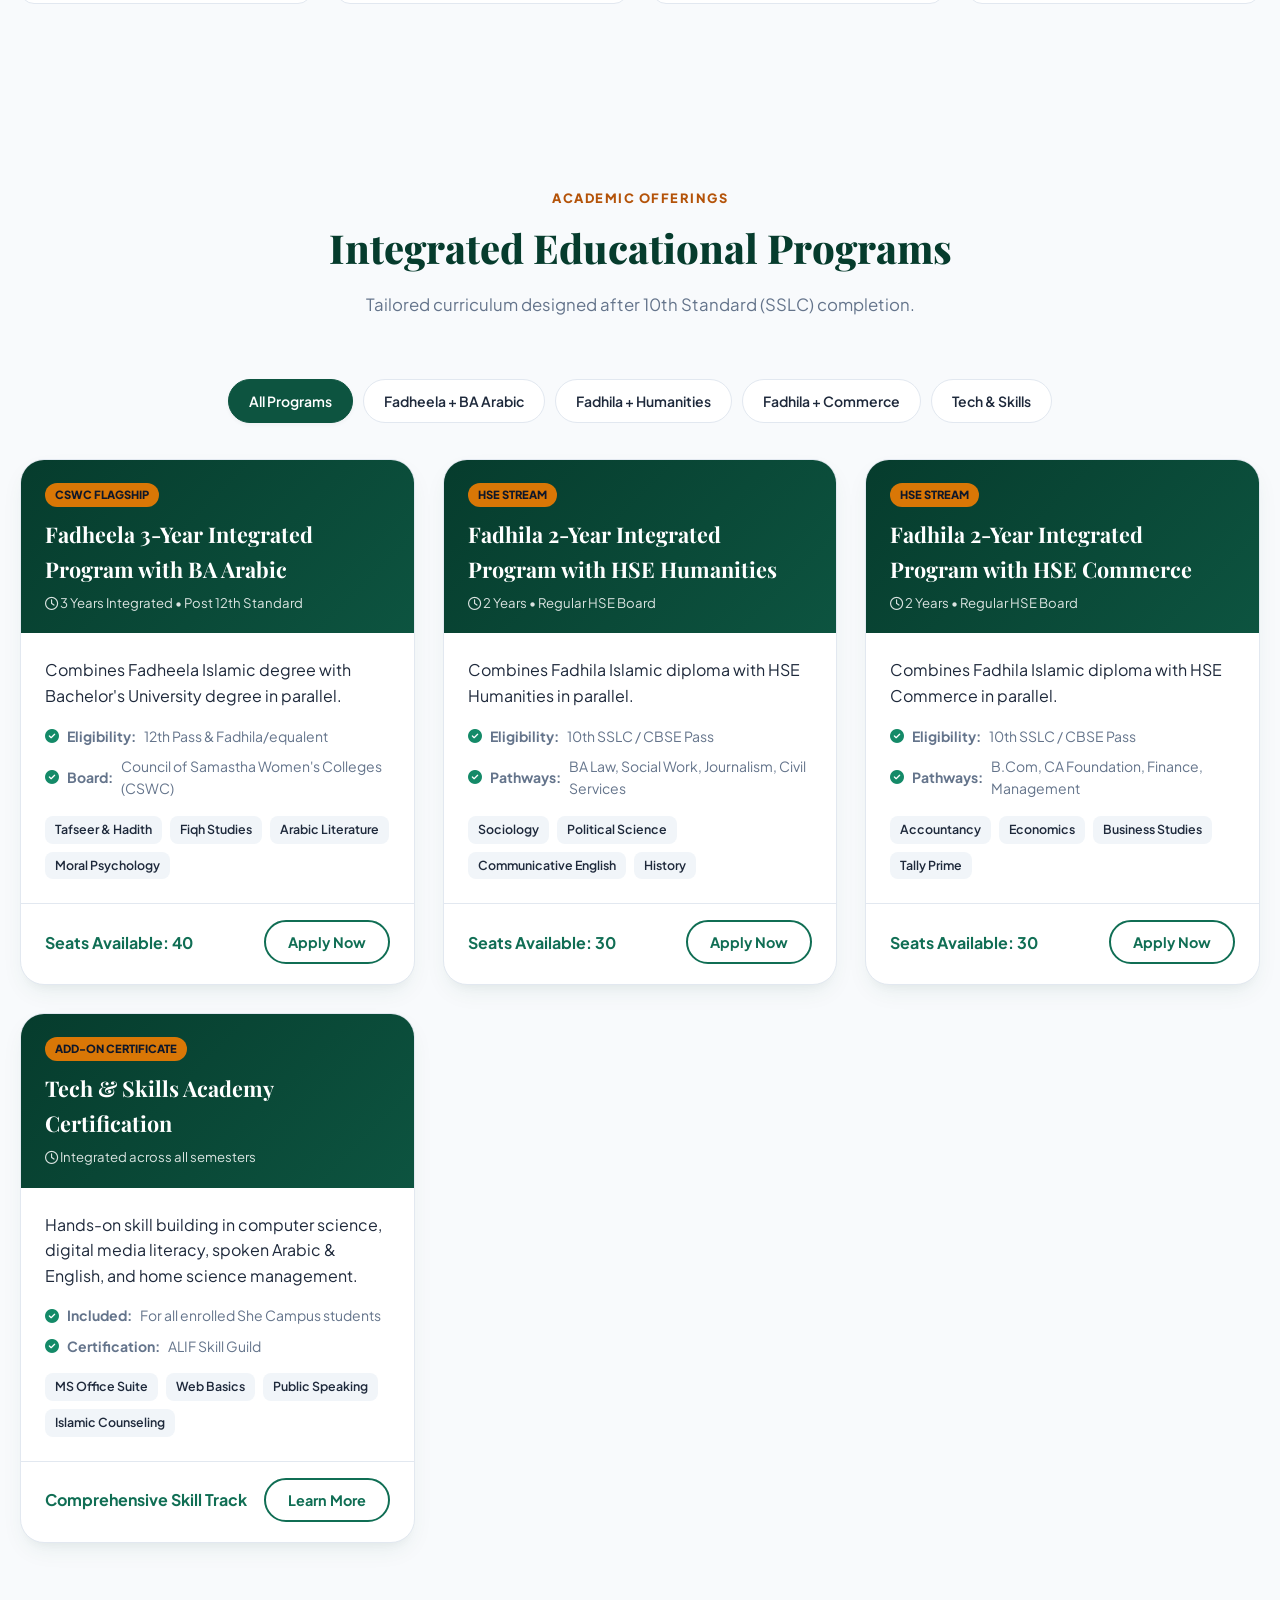
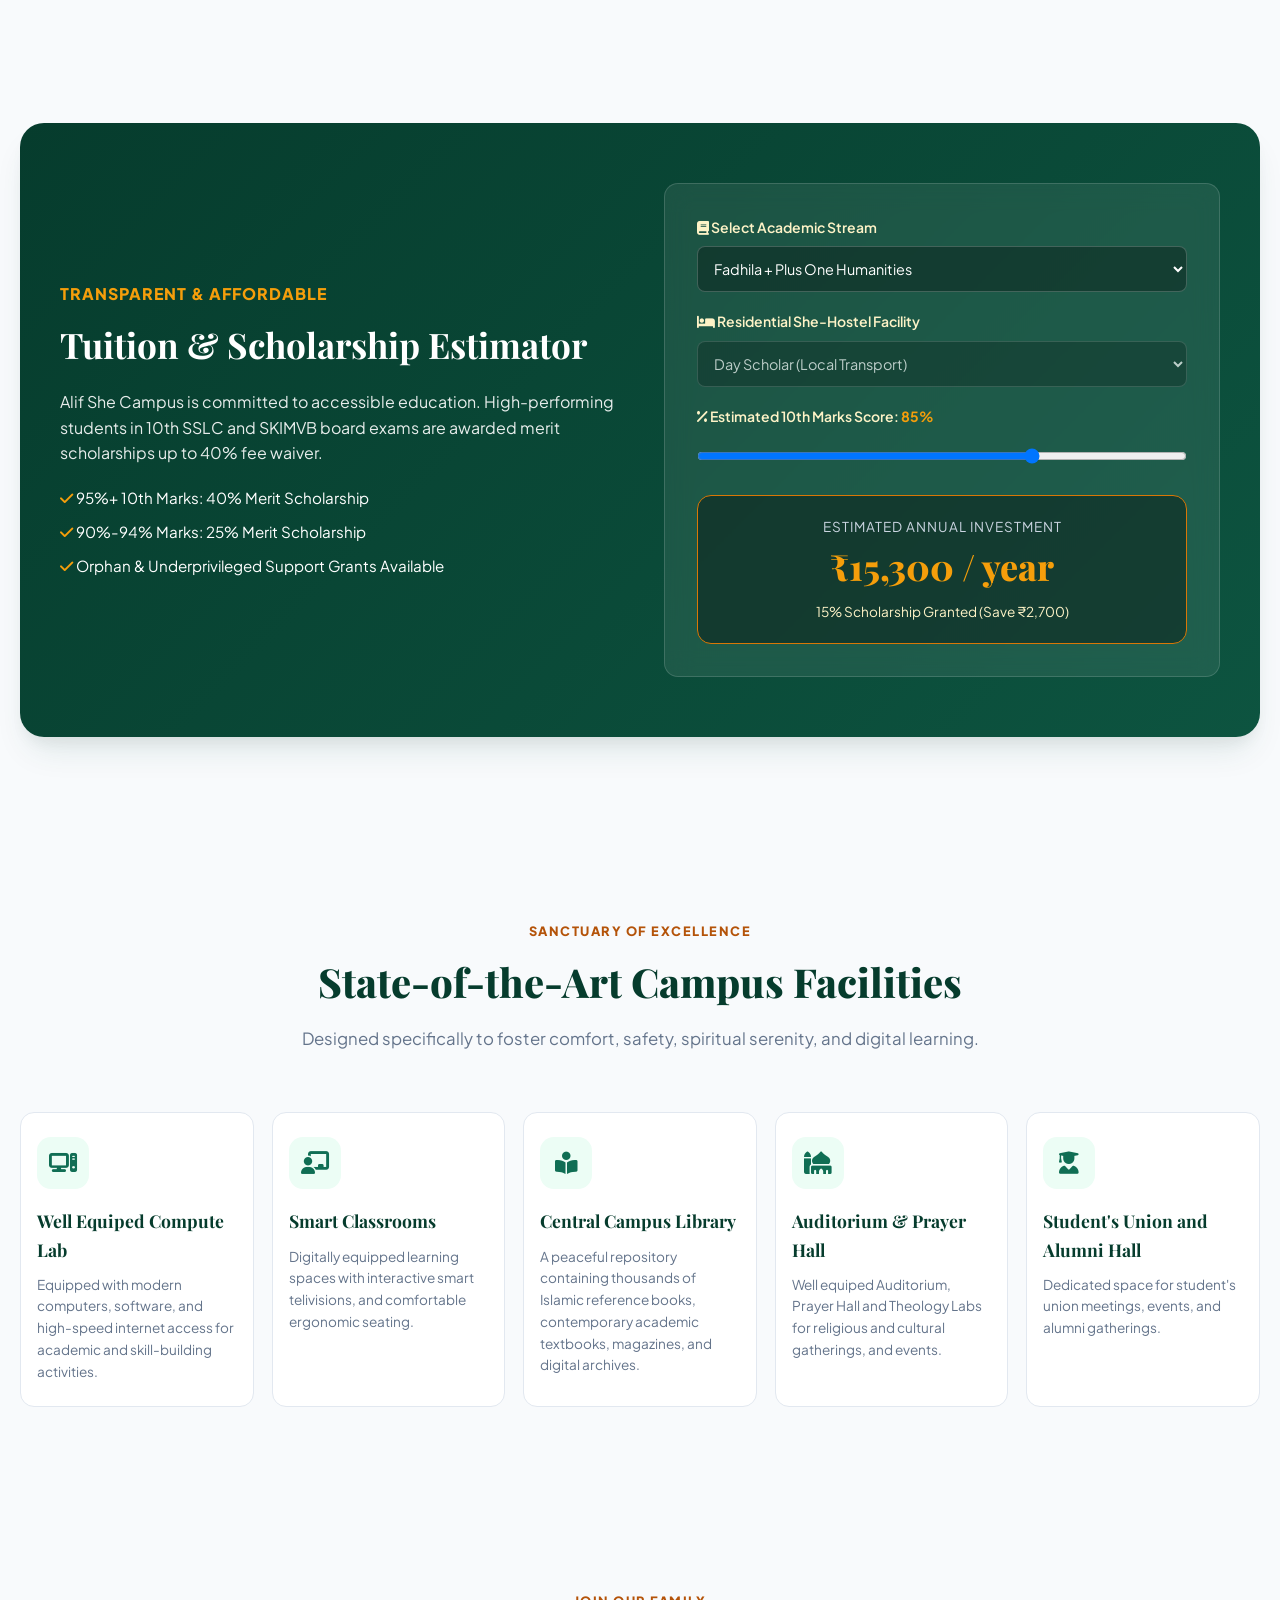
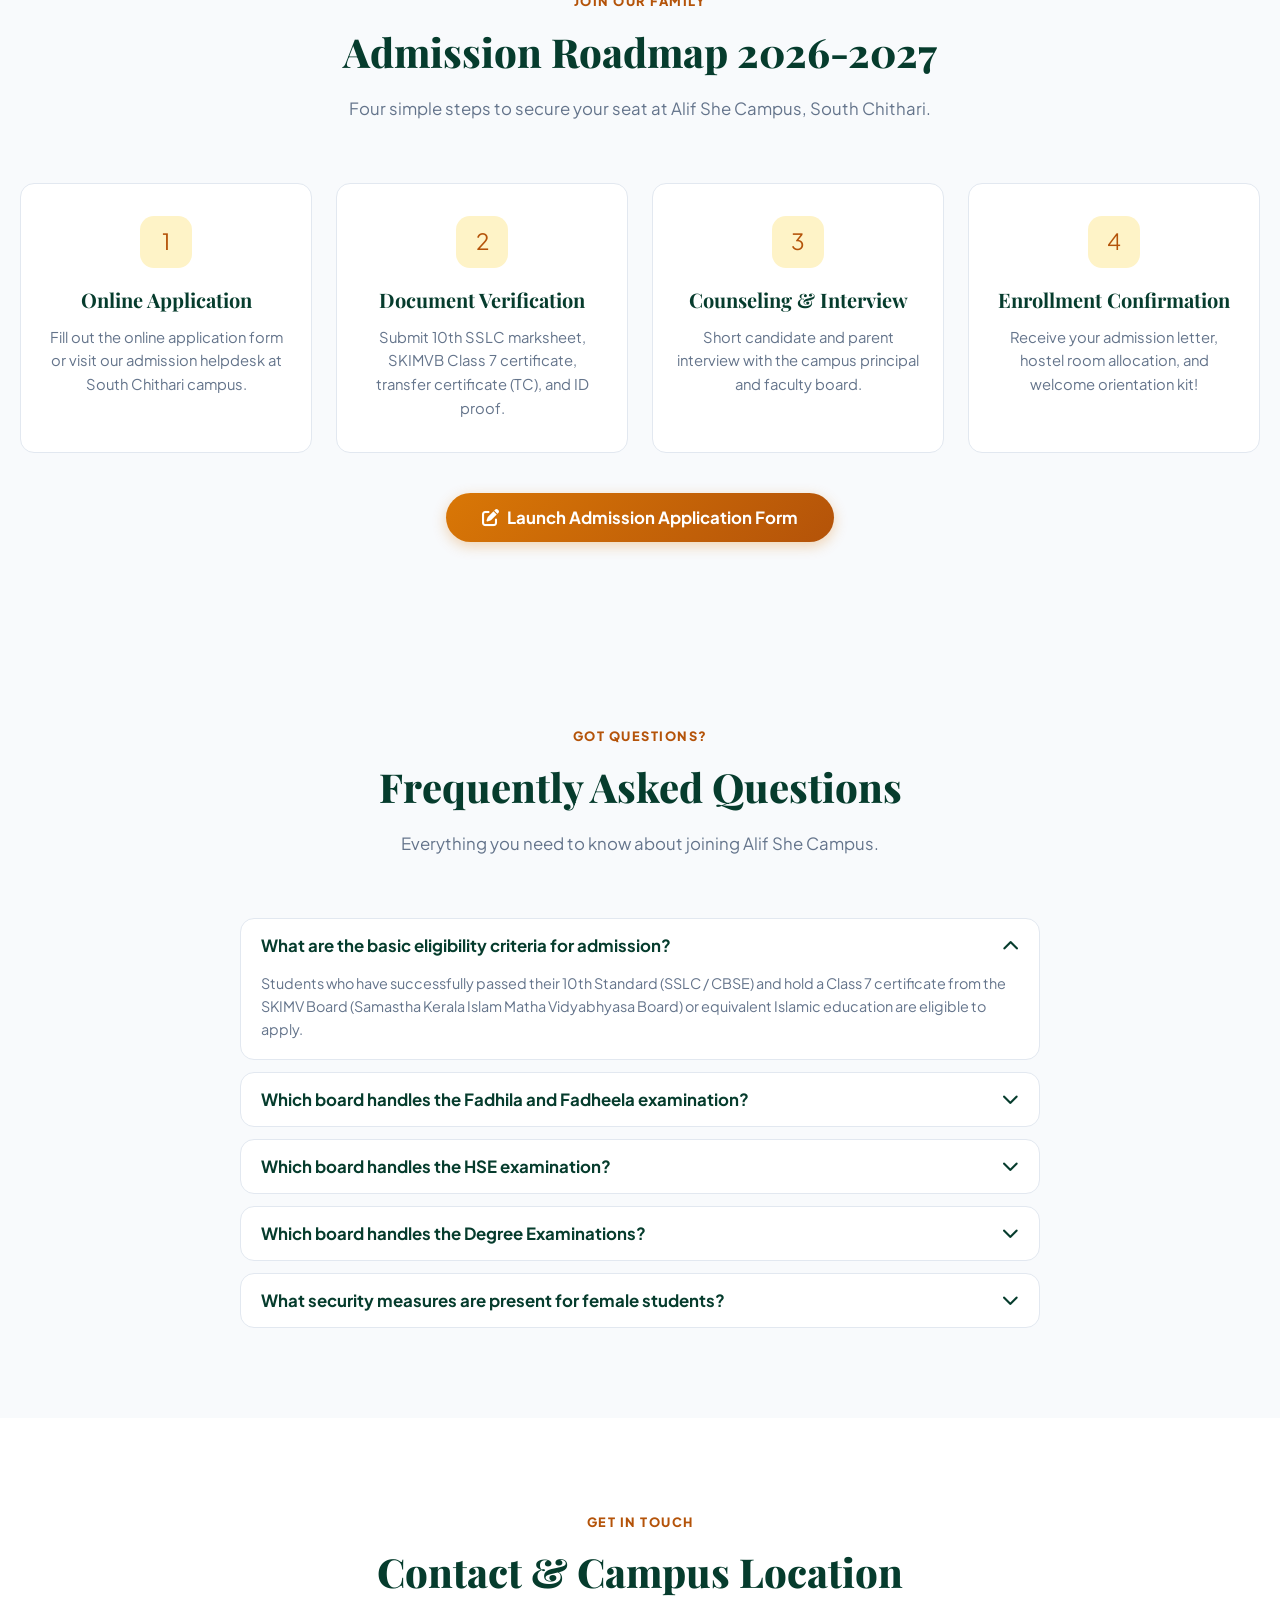
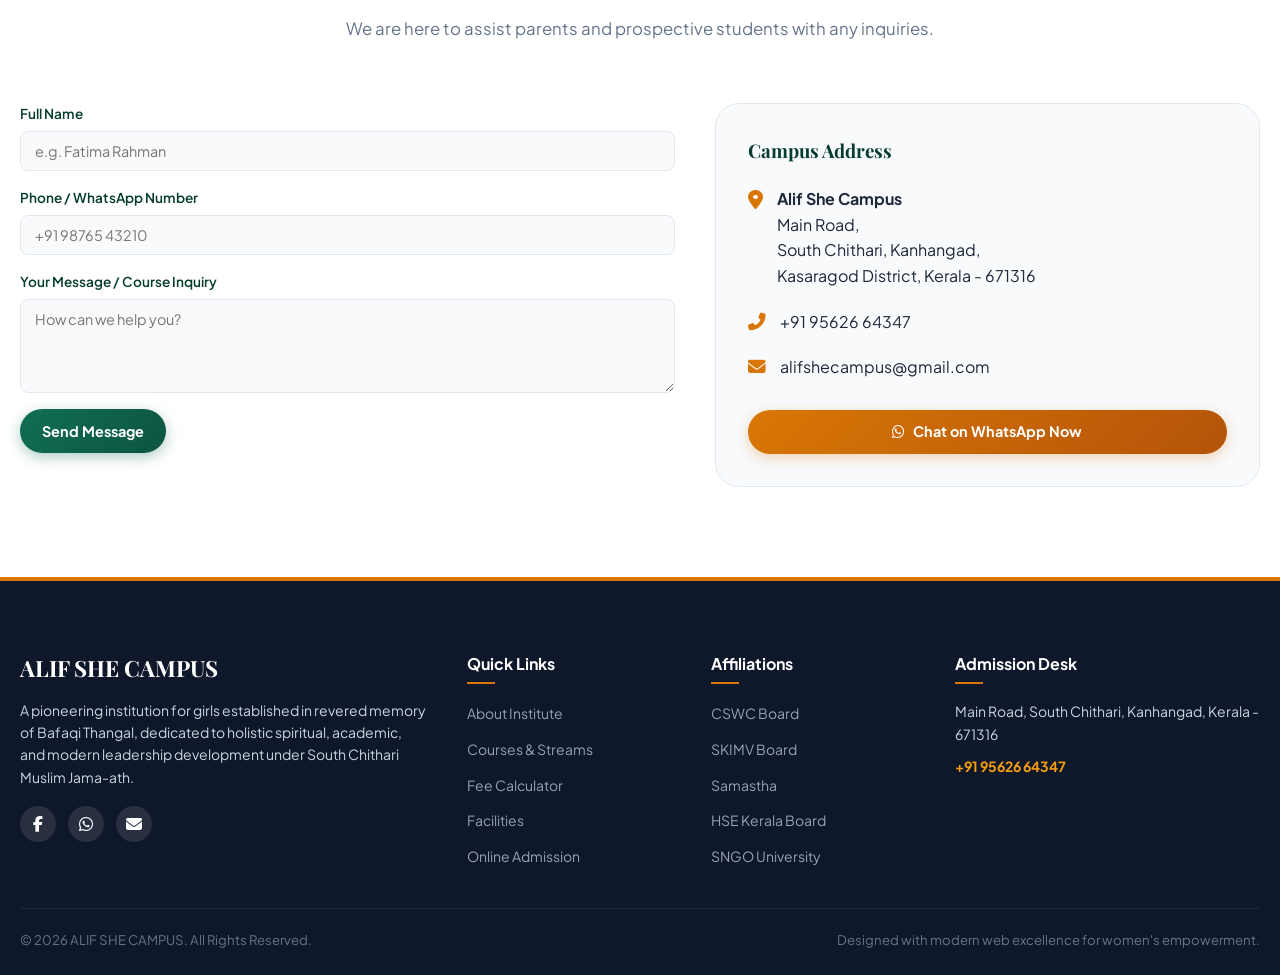
==== commit d39018e0: "Add files via upload" ====
--- a/index.html
+++ b/index.html
@@ -1,15 +1,19 @@
 <!DOCTYPE html>
 <html lang="en" data-theme="light">
+
 <head>
   <meta charset="UTF-8">
   <meta name="viewport" content="width=device-width, initial-scale=1.0">
   <title>ALIF SHE CAMPUS | Premier Islamic & Contemporary Higher Education Campus for Women</title>
-  <meta name="description" content="Official website of ALIF SHE CAMPUS, South Chithari, Kanhangad, Kerala. Providing integrated Fadhila Islamic theology, Plus One/Plus Two higher secondary education, IT skills, and holistic residential care. Affiliated with CSWC & BTIC.">
-  <meta name="keywords" content="Alif She Campus, South Chithari, CSWC, Samastha Women Colleges, Fadhila Course, Islamic Education Kerala, Kasaragod She Campus, Bafaqi Thangal Islamic Centre">
+  <meta name="description"
+    content="Official website of ALIF SHE CAMPUS, South Chithari, Kanhangad, Kerala. Providing integrated Fadhila Islamic theology, Plus One/Plus Two higher secondary education, IT skills, and holistic residential care. Affiliated with CSWC & BTIC.">
+  <meta name="keywords"
+    content="Alif She Campus, South Chithari, CSWC, Samastha Women Colleges, Fadhila Course, Islamic Education Kerala, Kasaragod She Campus, Bafaqi Thangal Islamic Centre">
   <link rel="stylesheet" href="style.css">
   <!-- FontAwesome Icons -->
   <link rel="stylesheet" href="https://cdnjs.cloudflare.com/ajax/libs/font-awesome/6.4.0/css/all.min.css">
 </head>
+
 <body>
 
   <!-- Top Announcement Bar -->
@@ -17,12 +21,31 @@
     <div class="top-bar-container">
       <div class="announcement-ticker">
         <span class="badge-live">Admissions 2026-27</span>
-        <span><i class="fas fa-bullhorn"></i> Applications Open for Fadhila Integrated + Plus One (Humanities / Commerce)! Limited Seats.</span>
+        <div class="ticker-wrapper" id="announcementTicker">
+          <div class="ticker-track">
+            <span class="ticker-item"><i class="fas fa-bullhorn"></i> Applications Open for Fadhila Integrated + Plus
+              One (Humanities / Commerce) &amp; Fadheela Integrated with BA Arabic</span>
+            <span class="ticker-item"><i class="fas fa-bullhorn"></i> Merit Scholarships &amp; Financial Assistance
+              Available for Qualified Students</span>
+            <span class="ticker-item"><i class="fas fa-bullhorn"></i> Alif She Campus, South Chithari — Affiliated with
+              CSWC &amp; Course Approved by Govt. Kerala &amp; SNGO University</span>
+          </div>
+          <div class="ticker-track" aria-hidden="true">
+            <span class="ticker-item"><i class="fas fa-bullhorn"></i> Applications Open for Fadhila Integrated + Plus
+              One (Humanities / Commerce) &amp; Fadheela Integrated + BA Arabic</span>
+            <span class="ticker-item"><i class="fas fa-bullhorn"></i> Merit Scholarships &amp; Financial Assistance
+              Available for Qualified Female Students</span>
+            <span class="ticker-item"><i class="fas fa-bullhorn"></i> South Chithari Campus — Affiliated with CSWC &amp;
+              Bafaqi Thangal Islamic Centre</span>
+          </div>
+        </div>
       </div>
       <div class="top-contacts">
         <a href="tel:+919562664347" class="top-link"><i class="fas fa-phone-alt"></i> +91 95626 64347</a>
-        <a href="https://wa.me/919562664347" target="_blank" class="top-link"><i class="fab fa-whatsapp"></i> WhatsApp Helpdesk</a>
-        <a href="mailto:alifshecampus@gmail.com" class="top-link"><i class="fas fa-envelope"></i> alifshecampus@gmail.com</a>
+        <a href="https://wa.me/919562664347" target="_blank" class="top-link"><i class="fab fa-whatsapp"></i> WhatsApp
+          Helpdesk</a>
+        <a href="mailto:alifshecampus@gmail.com" class="top-link"><i class="fas fa-envelope"></i>
+          alifshecampus@gmail.com</a>
       </div>
     </div>
   </div>
@@ -71,13 +94,16 @@
       <div class="hero-grid">
         <div class="hero-content">
           <div class="hero-pill">
-            <i class="fas fa-award"></i> Managed by Bafaqi Thangal Islamic Centre (BTIC)
+            <i class="fas fa-award"></i> Managed by South Chithari Muslim Jama-ath Committee
           </div>
           <h1 class="hero-title">
             Empowering Women Through <span>Moral Wisdom</span> & Academic Distinction
           </h1>
           <p class="hero-description">
-            Alif She Campus offers an integrated 5-year residential educational journey for female students — combining deep Fadhila Islamic Theology, Higher Secondary Education (Plus One / Plus Two), Modern Technology Skills, and Character Leadership.
+            Alif She Campus offers an integrated Fadhila + Plus
+            One (Humanities / Commerce) &amp; Fadheela + BA Arabic for female students — combining
+            deep Islamic Theology, Higher Education, Modern Technology Skills,
+            and Character Leadership.
           </p>
           <div class="hero-cta-group">
             <a href="#admissions" class="btn btn-primary open-admission-modal">
@@ -94,25 +120,29 @@
             </div>
             <div class="stat-item">
               <h3>CSWC</h3>
-              <p>Recognized Board</p>
+              <p>Under Samastha Kerala Islam Matha Vidhyabhyasa Board</p>
             </div>
             <div class="stat-item">
-              <h3>24/7</h3>
-              <p>Secure She-Hostel</p>
+              <h3>+1 &amp; +2</h3>
+              <p>Approved by Govt. of Kerala</p>
+            </div>
+            <div class="stat-item">
+              <h3>BA Arabic</h3>
+              <p>Under SNGO University</p>
             </div>
           </div>
         </div>
 
         <div class="hero-media-wrapper">
           <div class="hero-card-frame">
-            <img src="assets/alif_campus_hero.jpg" alt="Alif She Campus Building" class="hero-img">
+            <img src="assets/alif_campus_hero.jpeg" alt="Alif She Campus Building" class="hero-img">
           </div>
           <div class="floating-badge">
             <div class="badge-icon">
               <i class="fas fa-shield-alt"></i>
             </div>
             <div class="badge-text">
-              <h4>Safe & Serene Campus</h4>
+              <h4>Safe & Secure Campus</h4>
               <p>South Chithari, Kanhangad, Kerala</p>
             </div>
           </div>
@@ -125,7 +155,8 @@
       <div class="section-header">
         <span class="section-tag">Institutional Vision</span>
         <h2 class="section-title">Nurturing Tomorrow's Exemplary Muslimah Leaders</h2>
-        <p class="section-subtitle">Blending sacred Islamic knowledge with modern academic rigor in a modern residential sanctuary.</p>
+        <p class="section-subtitle">Blending sacred Islamic knowledge with modern academic rigor in a modern sanctuary.
+        </p>
       </div>
 
       <div class="pillars-grid">
@@ -133,24 +164,28 @@
           <div class="pillar-icon">
             <i class="fas fa-quran"></i>
           </div>
-          <h3>Fadhila Theology</h3>
-          <p>Comprehensive grounding in Quranic exegesis (Tafseer), Hadith studies, Fiqh (Islamic Jurisprudence), and Arabic literature under renowned female scholars.</p>
+          <h3>Fadhila-Fadheela Theology</h3>
+          <p>Comprehensive grounding in Quranic exegesis (Tafseer), Hadith studies, Fiqh (Islamic Jurisprudence), and
+            Arabic literature under renowned female scholars.</p>
         </div>
 
         <div class="pillar-card">
           <div class="pillar-icon">
             <i class="fas fa-graduation-cap"></i>
           </div>
-          <h3>HSE Secondary Streams</h3>
-          <p>Affiliated Higher Secondary Plus One and Plus Two education in Humanities and Commerce streams preparing students for premier university degrees.</p>
+          <h3>HSE &amp; Degree</h3>
+          <p>Higher Secondary Plus One and Plus Two in Humanities and Commerce streams preparing
+            students for premier university degrees. BA Arabic from SNGO University preparing students for competitive
+            jobs
         </div>
 
         <div class="pillar-card">
           <div class="pillar-icon">
             <i class="fas fa-laptop-code"></i>
           </div>
-          <h3>IT & Tech Academy</h3>
-          <p>Practical computer literacy, coding basics, digital communications, graphic design, and modern office automation skills.</p>
+          <h3>IT & Add-on Courses</h3>
+          <p>Practical computer literacy, digital communications, graphic design, and modern job oriented
+            skills.</p>
         </div>
 
         <div class="pillar-card">
@@ -158,7 +193,8 @@
             <i class="fas fa-language"></i>
           </div>
           <h3>Linguistic Excellence</h3>
-          <p>Multi-lingual fluency training in English, Arabic, and Malayalam through public speaking forums, debates, and creative journalism.</p>
+          <p>Multi-lingual fluency training in English, Arabic, and Malayalam through public speaking forums, debates,
+            and creative journalism.</p>
         </div>
       </div>
     </section>
@@ -174,25 +210,28 @@
       <div class="courses-container">
         <div class="tab-filter-bar">
           <button class="tab-btn active" data-category="all">All Programs</button>
-          <button class="tab-btn" data-category="fadhila">Fadhila Integrated</button>
-          <button class="tab-btn" data-category="humanities">HSE Humanities</button>
-          <button class="tab-btn" data-category="commerce">HSE Commerce</button>
+          <button class="tab-btn" data-category="fadheela">Fadheela + BA Arabic</button>
+          <button class="tab-btn" data-category="humanities">Fadhila + Humanities</button>
+          <button class="tab-btn" data-category="commerce">Fadhila + Commerce</button>
           <button class="tab-btn" data-category="skills">Tech & Skills</button>
         </div>
 
         <div class="courses-grid">
           <!-- Course Card 1 -->
-          <div class="course-card" data-category="fadhila">
+          <div class="course-card" data-category="fadheela">
             <div class="course-card-header">
               <span class="course-tag">CSWC Flagship</span>
-              <h3>Fadhila 5-Year Integrated Program</h3>
-              <p class="course-duration"><i class="far fa-clock"></i> 5 Years Residential • Post 10th Standard</p>
+              <h3>Fadheela 3-Year Integrated Program with BA Arabic</h3>
+              <p class="course-duration"><i class="far fa-clock"></i> 3 Years Integrated • Post 12th Standard</p>
             </div>
             <div class="course-card-body">
-              <p>Combines Fadhila Islamic diploma with Higher Secondary HSE and Bachelor's University degree in parallel.</p>
+              <p>Combines Fadheela Islamic degree with Bachelor's University degree in
+                parallel.</p>
               <div class="course-specs">
-                <div class="spec-item"><i class="fas fa-check-circle"></i> <strong>Eligibility:</strong> 10th SSLC Pass & SKIMVB Class 7 Pass</div>
-                <div class="spec-item"><i class="fas fa-check-circle"></i> <strong>Board:</strong> Council of Samastha Women's Colleges (CSWC)</div>
+                <div class="spec-item"><i class="fas fa-check-circle"></i> <strong>Eligibility:</strong> 12th Pass
+                  & Fadhila/equalent</div>
+                <div class="spec-item"><i class="fas fa-check-circle"></i> <strong>Board:</strong> Council of Samastha
+                  Women's Colleges (CSWC)</div>
               </div>
               <ul class="course-topics">
                 <li class="topic-chip">Tafseer & Hadith</li>
@@ -211,14 +250,17 @@
           <div class="course-card" data-category="humanities">
             <div class="course-card-header">
               <span class="course-tag">HSE Stream</span>
-              <h3>Plus One & Plus Two - Humanities</h3>
+              <h3>Fadhila 2-Year Integrated Program with HSE Humanities</h3>
               <p class="course-duration"><i class="far fa-clock"></i> 2 Years • Regular HSE Board</p>
             </div>
+
             <div class="course-card-body">
-              <p>Specialized higher secondary curriculum in Sociology, Political Science, History, and Languages with intensive exam coaching.</p>
+              <p>Combines Fadhila Islamic diploma with HSE Humanities in parallel.</p>
               <div class="course-specs">
-                <div class="spec-item"><i class="fas fa-check-circle"></i> <strong>Eligibility:</strong> 10th SSLC / CBSE Pass</div>
-                <div class="spec-item"><i class="fas fa-check-circle"></i> <strong>Pathways:</strong> BA Law, Social Work, Journalism, Civil Services</div>
+                <div class="spec-item"><i class="fas fa-check-circle"></i> <strong>Eligibility:</strong> 10th SSLC /
+                  CBSE Pass</div>
+                <div class="spec-item"><i class="fas fa-check-circle"></i> <strong>Pathways:</strong> BA Law, Social
+                  Work, Journalism, Civil Services</div>
               </div>
               <ul class="course-topics">
                 <li class="topic-chip">Sociology</li>
@@ -237,14 +279,16 @@
           <div class="course-card" data-category="commerce">
             <div class="course-card-header">
               <span class="course-tag">HSE Stream</span>
-              <h3>Plus One & Plus Two - Commerce</h3>
+              <h3>Fadhila 2-Year Integrated Program with HSE Commerce</h3>
               <p class="course-duration"><i class="far fa-clock"></i> 2 Years • Regular HSE Board</p>
             </div>
             <div class="course-card-body">
-              <p>Focuses on Accountancy, Business Studies, Economics, and Computer Applications with practical accounting software workshops.</p>
+              <p>Combines Fadhila Islamic diploma with HSE Commerce in parallel.</p>
               <div class="course-specs">
-                <div class="spec-item"><i class="fas fa-check-circle"></i> <strong>Eligibility:</strong> 10th SSLC / CBSE Pass</div>
-                <div class="spec-item"><i class="fas fa-check-circle"></i> <strong>Pathways:</strong> B.Com, CA Foundation, Finance, Management</div>
+                <div class="spec-item"><i class="fas fa-check-circle"></i> <strong>Eligibility:</strong> 10th SSLC /
+                  CBSE Pass</div>
+                <div class="spec-item"><i class="fas fa-check-circle"></i> <strong>Pathways:</strong> B.Com, CA
+                  Foundation, Finance, Management</div>
               </div>
               <ul class="course-topics">
                 <li class="topic-chip">Accountancy</li>
@@ -267,10 +311,13 @@
               <p class="course-duration"><i class="far fa-clock"></i> Integrated across all semesters</p>
             </div>
             <div class="course-card-body">
-              <p>Hands-on skill building in computer science, digital media literacy, spoken Arabic & English, and home science management.</p>
+              <p>Hands-on skill building in computer science, digital media literacy, spoken Arabic & English, and home
+                science management.</p>
               <div class="course-specs">
-                <div class="spec-item"><i class="fas fa-check-circle"></i> <strong>Included:</strong> For all enrolled She Campus students</div>
-                <div class="spec-item"><i class="fas fa-check-circle"></i> <strong>Certification:</strong> BTIC Skill Guild</div>
+                <div class="spec-item"><i class="fas fa-check-circle"></i> <strong>Included:</strong> For all enrolled
+                  She Campus students</div>
+                <div class="spec-item"><i class="fas fa-check-circle"></i> <strong>Certification:</strong> ALIF Skill
+                  Guild</div>
               </div>
               <ul class="course-topics">
                 <li class="topic-chip">MS Office Suite</li>
@@ -293,15 +340,22 @@
       <div class="calc-section">
         <div class="calc-grid">
           <div>
-            <span style="color: var(--accent-gold-400); font-weight:800; text-transform:uppercase; letter-spacing:1px;">Transparent & Affordable</span>
-            <h2 style="font-family: var(--font-serif); font-size:2.2rem; margin:10px 0 16px; color:#ffffff;">Tuition & Scholarship Estimator</h2>
+            <span
+              style="color: var(--accent-gold-400); font-weight:800; text-transform:uppercase; letter-spacing:1px;">Transparent
+              & Affordable</span>
+            <h2 style="font-family: var(--font-serif); font-size:2.2rem; margin:10px 0 16px; color:#ffffff;">Tuition &
+              Scholarship Estimator</h2>
             <p style="opacity:0.9; line-height:1.6; margin-bottom:20px;">
-              Alif She Campus is committed to accessible education. High-performing students in 10th SSLC and SKIMVB board exams are awarded merit scholarships up to 40% fee waiver.
+              Alif She Campus is committed to accessible education. High-performing students in 10th SSLC and SKIMVB
+              board exams are awarded merit scholarships up to 40% fee waiver.
             </p>
             <ul style="list-style:none; display:flex; flex-direction:column; gap:10px; font-size:0.95rem;">
-              <li><i class="fas fa-check" style="color:var(--accent-gold-400);"></i> 90%+ 10th Marks: 40% Merit Scholarship</li>
-              <li><i class="fas fa-check" style="color:var(--accent-gold-400);"></i> 80%-89% Marks: 25% Merit Scholarship</li>
-              <li><i class="fas fa-check" style="color:var(--accent-gold-400);"></i> Orphan & Underprivileged Support Grants Available</li>
+              <li><i class="fas fa-check" style="color:var(--accent-gold-400);"></i> 95%+ 10th Marks: 40% Merit
+                Scholarship</li>
+              <li><i class="fas fa-check" style="color:var(--accent-gold-400);"></i> 90%-94% Marks: 25% Merit
+                Scholarship</li>
+              <li><i class="fas fa-check" style="color:var(--accent-gold-400);"></i> Orphan & Underprivileged Support
+                Grants Available</li>
             </ul>
           </div>
 
@@ -311,27 +365,30 @@
               <select id="calcStream">
                 <option value="humanities">Fadhila + Plus One Humanities</option>
                 <option value="commerce">Fadhila + Plus One Commerce</option>
-                <option value="fadhila-only">Fadhila Integrated Only</option>
+                <option value="fadheela">Fadheela + BA Arabic</option>
               </select>
             </div>
 
             <div class="calc-field">
               <label for="calcHostel"><i class="fas fa-bed"></i> Residential She-Hostel Facility</label>
-              <select id="calcHostel">
-                <option value="yes">Include Hostel, Food & 24/7 Care</option>
-                <option value="no">Day Scholar (Local Transport)</option>
+              <select id="calcHostel" disabled>
+                <option value="yes">Day Scholar (Local Transport)</option>
+                <option value="no">Include Hostel, Food & 24/7 Care</option>
               </select>
             </div>
 
             <div class="calc-field">
-              <label for="calcScore"><i class="fas fa-percentage"></i> Estimated 10th Marks Score: <strong id="scoreValDisplay" style="color:var(--accent-gold-400);">85%</strong></label>
+              <label for="calcScore"><i class="fas fa-percentage"></i> Estimated 10th Marks Score: <strong
+                  id="scoreValDisplay" style="color:var(--accent-gold-400);">85%</strong></label>
               <input type="range" id="calcScore" min="50" max="100" value="85">
             </div>
 
             <div class="calc-result-card">
-              <p style="font-size:0.85rem; text-transform:uppercase; letter-spacing:1px; color:#cbd5e1;">Estimated Annual Investment</p>
+              <p style="font-size:0.85rem; text-transform:uppercase; letter-spacing:1px; color:#cbd5e1;">Estimated
+                Annual Investment</p>
               <div class="result-val" id="calcResultFee">₹27,000 / year</div>
-              <p id="calcResultScholarship" style="font-size:0.85rem; color:var(--accent-gold-100); margin-top:6px;">25% Scholarship Granted</p>
+              <p id="calcResultScholarship" style="font-size:0.85rem; color:var(--accent-gold-100); margin-top:6px;">25%
+                Scholarship Granted</p>
             </div>
           </div>
         </div>
@@ -343,32 +400,42 @@
       <div class="section-header">
         <span class="section-tag">Sanctuary of Excellence</span>
         <h2 class="section-title">State-of-the-Art Campus Facilities</h2>
-        <p class="section-subtitle">Designed specifically to foster comfort, safety, spiritual serenity, and digital learning.</p>
+        <p class="section-subtitle">Designed specifically to foster comfort, safety, spiritual serenity, and digital
+          learning.</p>
       </div>
 
       <div class="pillars-grid">
         <div class="pillar-card">
-          <div class="pillar-icon"><i class="fas fa-hotel"></i></div>
-          <h3>Secure Residential Hostel</h3>
-          <p>Homely atmosphere with 24/7 security wardens, hygienic dining hall offering nutritious organic meals, and clean, ventilated dormitories.</p>
+          <div class="pillar-icon"><i class="fas fa-computer"></i></div>
+          <h3>Well Equiped Compute Lab</h3>
+          <p>Equipped with modern computers, software, and high-speed internet access for academic and skill-building
+            activities.</p>
         </div>
 
         <div class="pillar-card">
           <div class="pillar-icon"><i class="fas fa-chalkboard-teacher"></i></div>
           <h3>Smart Classrooms</h3>
-          <p>Digitally equipped learning spaces with interactive smart boards, audiovisual projectors, and comfortable ergonomic seating.</p>
+          <p>Digitally equipped learning spaces with interactive smart telivisions, and comfortable
+            ergonomic seating.</p>
         </div>
 
         <div class="pillar-card">
           <div class="pillar-icon"><i class="fas fa-book-reader"></i></div>
           <h3>Central Campus Library</h3>
-          <p>A peaceful repository containing thousands of Islamic reference books, contemporary academic textbooks, magazines, and digital archives.</p>
-        </div>
-
-        <div class="pillar-card">
-          <div class="pillar-icon"><i class="fas fa-heartbeat"></i></div>
-          <h3>Wellness & Recreation</h3>
-          <p>Dedicated indoor recreation arena, health clinic desk, green courtyard gardens, and structured physical exercise sessions.</p>
+          <p>A peaceful repository containing thousands of Islamic reference books, contemporary academic textbooks,
+            magazines, and digital archives.</p>
+        </div>
+
+        <div class="pillar-card">
+          <div class="pillar-icon"><i class="fas fa-mosque"></i></div>
+          <h3>Auditorium & Prayer Hall</h3>
+          <p>Well equiped Auditorium, Prayer Hall and Theology Labs for religious and cultural gatherings, and events.
+          </p>
+        </div>
+        <div class="pillar-card">
+          <div class="pillar-icon"><i class="fas fa-user-graduate"></i></div>
+          <h3>Student's Union and Alumni Hall</h3>
+          <p>Dedicated space for student's union meetings, events, and alumni gatherings.</p>
         </div>
       </div>
     </section>
@@ -383,25 +450,29 @@
 
       <div class="pillars-grid">
         <div class="pillar-card" style="text-align: center;">
-          <div class="pillar-icon" style="margin: 0 auto 16px; background: var(--accent-gold-100); color: var(--accent-gold-600);">1</div>
+          <div class="pillar-icon"
+            style="margin: 0 auto 16px; background: var(--accent-gold-100); color: var(--accent-gold-600);">1</div>
           <h3>Online Application</h3>
           <p>Fill out the online application form or visit our admission helpdesk at South Chithari campus.</p>
         </div>
 
         <div class="pillar-card" style="text-align: center;">
-          <div class="pillar-icon" style="margin: 0 auto 16px; background: var(--accent-gold-100); color: var(--accent-gold-600);">2</div>
+          <div class="pillar-icon"
+            style="margin: 0 auto 16px; background: var(--accent-gold-100); color: var(--accent-gold-600);">2</div>
           <h3>Document Verification</h3>
           <p>Submit 10th SSLC marksheet, SKIMVB Class 7 certificate, transfer certificate (TC), and ID proof.</p>
         </div>
 
         <div class="pillar-card" style="text-align: center;">
-          <div class="pillar-icon" style="margin: 0 auto 16px; background: var(--accent-gold-100); color: var(--accent-gold-600);">3</div>
+          <div class="pillar-icon"
+            style="margin: 0 auto 16px; background: var(--accent-gold-100); color: var(--accent-gold-600);">3</div>
           <h3>Counseling & Interview</h3>
           <p>Short candidate and parent interview with the campus principal and faculty board.</p>
         </div>
 
         <div class="pillar-card" style="text-align: center;">
-          <div class="pillar-icon" style="margin: 0 auto 16px; background: var(--accent-gold-100); color: var(--accent-gold-600);">4</div>
+          <div class="pillar-icon"
+            style="margin: 0 auto 16px; background: var(--accent-gold-100); color: var(--accent-gold-600);">4</div>
           <h3>Enrollment Confirmation</h3>
           <p>Receive your admission letter, hostel room allocation, and welcome orientation kit!</p>
         </div>
@@ -429,37 +500,51 @@
             <i class="fas fa-chevron-down faq-icon"></i>
           </button>
           <div class="faq-answer">
-            Students who have successfully passed their 10th Standard (SSLC / CBSE) and hold a Class 7 certificate from the SKIMV Board (Samastha Kerala Islam Matha Vidyabhyasa Board) or equivalent Islamic education are eligible to apply.
+            Students who have successfully passed their 10th Standard (SSLC / CBSE) and hold a Class 7 certificate from
+            the SKIMV Board (Samastha Kerala Islam Matha Vidyabhyasa Board) or equivalent Islamic education are eligible
+            to apply.
           </div>
         </div>
 
         <div class="faq-item">
           <button class="faq-question">
-            <span>Which board handles the Fadhila examination?</span>
+            <span>Which board handles the Fadhila and Fadheela examination?</span>
             <i class="fas fa-chevron-down faq-icon"></i>
           </button>
           <div class="faq-answer">
-            The Fadhila Islamic theology program is affiliated with and audited by the Council of Samastha Women's Colleges (CSWC), ensuring uniform high academic standards across Kerala.
+            The Fadhila Islamic theology program is affiliated with and audited by the Council of Samastha Women's
+            Colleges (CSWC), ensuring uniform high academic standards across Kerala.
           </div>
         </div>
 
         <div class="faq-item">
           <button class="faq-question">
-            <span>Is hostel accommodation mandatory?</span>
+            <span>Which board handles the HSE examination?</span>
             <i class="fas fa-chevron-down faq-icon"></i>
           </button>
           <div class="faq-answer">
-            While residential stay is highly recommended to benefit from the complete moral and spiritual atmosphere, day-scholar options are available for local students residing in and around South Chithari / Kanhangad.
+            The HSE is approved by the Govt. of Kerala and examination conducted by Kerala state HSE board.
           </div>
         </div>
 
         <div class="faq-item">
           <button class="faq-question">
-            <span>What security measures are present for female residential students?</span>
+            <span>Which board handles the Degree Examinations?</span>
             <i class="fas fa-chevron-down faq-icon"></i>
           </button>
           <div class="faq-answer">
-            Safety is our highest priority. The campus features gated entry, 24/7 female resident wardens, CCTV surveillance in public perimeters, strict visitor logging, and emergency medical assistance.
+            The Degree examinations conducted bySNGO University
+          </div>
+        </div>
+
+        <div class="faq-item">
+          <button class="faq-question">
+            <span>What security measures are present for female students?</span>
+            <i class="fas fa-chevron-down faq-icon"></i>
+          </button>
+          <div class="faq-answer">
+            Safety is our highest priority. The campus features gated entry, CCTV
+            surveillance in public perimeters, strict visitor logging, and emergency medical assistance.
           </div>
         </div>
       </div>
@@ -493,14 +578,16 @@
           </form>
         </div>
 
-        <div style="background: var(--slate-50); border: 1px solid var(--border-subtle); border-radius: var(--radius-lg); padding: 32px; display: flex; flex-direction: column; gap: 20px;">
+        <div
+          style="background: var(--slate-50); border: 1px solid var(--border-subtle); border-radius: var(--radius-lg); padding: 32px; display: flex; flex-direction: column; gap: 20px;">
           <h3 style="font-family: var(--font-serif); color: var(--text-heading);">Campus Address</h3>
-          
+
           <div style="display: flex; gap: 14px; align-items: flex-start;">
-            <i class="fas fa-map-marker-alt" style="color: var(--accent-gold-500); font-size: 1.25rem; margin-top: 4px;"></i>
+            <i class="fas fa-map-marker-alt"
+              style="color: var(--accent-gold-500); font-size: 1.25rem; margin-top: 4px;"></i>
             <div>
               <strong>Alif She Campus</strong><br>
-              HIM Educational Campus, Main Road,<br>
+              Main Road,<br>
               South Chithari, Kanhangad,<br>
               Kasaragod District, Kerala - 671316
             </div>
@@ -508,7 +595,7 @@
 
           <div style="display: flex; gap: 14px; align-items: center;">
             <i class="fas fa-phone-alt" style="color: var(--accent-gold-500); font-size: 1.1rem;"></i>
-            <div>+91 95626 64347 | +91 96058 05854</div>
+            <div>+91 95626 64347</div>
           </div>
 
           <div style="display: flex; gap: 14px; align-items: center;">
@@ -572,7 +659,8 @@
               </div>
               <div class="form-group full-width">
                 <label>Residential Address *</label>
-                <textarea class="form-input" rows="2" placeholder="House name, Post office, District" required></textarea>
+                <textarea class="form-input" rows="2" placeholder="House name, Post office, District"
+                  required></textarea>
               </div>
             </div>
           </div>
@@ -606,16 +694,17 @@
                 <label>Select Preferred Course Stream *</label>
                 <select class="form-input" required>
                   <option value="">-- Choose Academic Program --</option>
-                  <option>Fadhila Integrated + Plus One Humanities</option>
-                  <option>Fadhila Integrated + Plus One Commerce</option>
-                  <option>Fadhila Theology Only</option>
+                  <option>Fadhila + Plus One Humanities</option>
+                  <option>Fadhila + Plus One Commerce</option>
+                  <option>Fadheela + BA Arabic</option>
                 </select>
               </div>
               <div class="form-group full-width">
                 <label>Hostel Requirement *</label>
-                <select class="form-input" required>
+                <select class="form-input" required disabled>
+                  <option value="day">No - Day Scholar</option>
                   <option value="hostel">Yes - Require Campus She-Hostel</option>
-                  <option value="day">No - Day Scholar</option>
+
                 </select>
               </div>
             </div>
@@ -632,12 +721,15 @@
           <div class="success-icon-circle">
             <i class="fas fa-check"></i>
           </div>
-          <h3 style="font-family: var(--font-serif); font-size: 1.5rem; color: var(--text-heading);">Application Submitted Successfully!</h3>
+          <h3 style="font-family: var(--font-serif); font-size: 1.5rem; color: var(--text-heading);">Application
+            Submitted Successfully!</h3>
           <p style="color: var(--text-muted); max-width: 460px;">
-            Thank you for applying to Alif She Campus. Please save your application reference number for admission tracking.
+            Thank you for applying to Alif She Campus. Please save your application reference number for admission
+            tracking.
           </p>
           <div class="ref-box" id="appRefCode">ALIF-2026-8492</div>
-          <p style="font-size: 0.85rem; color: var(--text-muted);">Our admission desk will call you within 24 hours to schedule document verification.</p>
+          <p style="font-size: 0.85rem; color: var(--text-muted);">Our admission desk will call you within 24 hours to
+            schedule document verification.</p>
         </div>
       </div>
     </div>
@@ -648,11 +740,18 @@
     <div class="footer-grid">
       <div class="footer-brand">
         <h2>ALIF SHE CAMPUS</h2>
-        <p>A pioneering residential institution dedicated to the holistic spiritual, academic, and modern leadership development of women under the Bafaqi Thangal Islamic Centre (BTIC).</p>
+        <p>A pioneering institution for girls established in revered memory of Bafaqi Thangal, dedicated to
+          holistic spiritual, academic, and modern leadership development under South Chithari Muslim Jama-ath.</p>
         <div style="display: flex; gap: 12px;">
-          <a href="#" style="width: 36px; height: 36px; border-radius: var(--radius-full); background: rgba(255,255,255,0.1); display: flex; align-items: center; justify-content: center; color: #fff;"><i class="fab fa-facebook-f"></i></a>
-          <a href="https://wa.me/919562664347" target="_blank" style="width: 36px; height: 36px; border-radius: var(--radius-full); background: rgba(255,255,255,0.1); display: flex; align-items: center; justify-content: center; color: #fff;"><i class="fab fa-whatsapp"></i></a>
-          <a href="mailto:alifshecampus@gmail.com" style="width: 36px; height: 36px; border-radius: var(--radius-full); background: rgba(255,255,255,0.1); display: flex; align-items: center; justify-content: center; color: #fff;"><i class="fas fa-envelope"></i></a>
+          <a href="#"
+            style="width: 36px; height: 36px; border-radius: var(--radius-full); background: rgba(255,255,255,0.1); display: flex; align-items: center; justify-content: center; color: #fff;"><i
+              class="fab fa-facebook-f"></i></a>
+          <a href="https://wa.me/919562664347" target="_blank"
+            style="width: 36px; height: 36px; border-radius: var(--radius-full); background: rgba(255,255,255,0.1); display: flex; align-items: center; justify-content: center; color: #fff;"><i
+              class="fab fa-whatsapp"></i></a>
+          <a href="mailto:alifshecampus@gmail.com"
+            style="width: 36px; height: 36px; border-radius: var(--radius-full); background: rgba(255,255,255,0.1); display: flex; align-items: center; justify-content: center; color: #fff;"><i
+              class="fas fa-envelope"></i></a>
         </div>
       </div>
 
@@ -662,7 +761,7 @@
           <li><a href="#about">About Institute</a></li>
           <li><a href="#courses">Courses & Streams</a></li>
           <li><a href="#calculator">Fee Calculator</a></li>
-          <li><a href="#facilities">She-Hostel</a></li>
+          <li><a href="#facilities">Facilities</a></li>
           <li><a href="#admissions">Online Admission</a></li>
         </ul>
       </div>
@@ -670,17 +769,19 @@
       <div class="footer-col">
         <h4>Affiliations</h4>
         <ul class="footer-links">
-          <li><a href="#">CSWC Board</a></li>
-          <li><a href="#">Bafaqi Thangal Centre</a></li>
-          <li><a href="#">SKIMV Board Kerala</a></li>
-          <li><a href="#">HSE Kerala Board</a></li>
+          <li><a href="https://cswc.in/" target="_blank">CSWC Board</a></li>
+          <li><a href="https://samastha.info/skimvb-about" target="_blank">SKIMV Board</a></li>
+          <li><a href="https://samastha.info/" target="_blank">Samastha</a></li>
+          <li><a href="https://scolekerala.org/" target="_blank">HSE Kerala Board</a></li>
+          <li><a href="https://sgou.ac.in/examination/index" target="_blank">SNGO University</a></li>
         </ul>
       </div>
 
       <div class="footer-col">
         <h4>Admission Desk</h4>
-        <p style="font-size: 0.875rem; margin-bottom: 10px;">HIM Educational Campus, Main Road, South Chithari, Kanhangad, Kerala - 671316</p>
-        <p style="font-size: 0.875rem; color: var(--accent-gold-400); font-weight: 700;">+91 95626 64347 / +91 96058 05854</p>
+        <p style="font-size: 0.875rem; margin-bottom: 10px;">Main Road, South Chithari,
+          Kanhangad, Kerala - 671316</p>
+        <p style="font-size: 0.875rem; color: var(--accent-gold-400); font-weight: 700;">+91 95626 64347</p>
       </div>
     </div>
 
@@ -692,4 +793,5 @@
 
   <script src="app.js"></script>
 </body>
-</html>
+
+</html>
--- a/style.css
+++ b/style.css
@@ -140,9 +140,81 @@
 .announcement-ticker {
   display: flex;
   align-items: center;
-  gap: 10px;
+  gap: 12px;
   overflow: hidden;
   white-space: nowrap;
+  flex: 1;
+  min-width: 0;
+}
+
+.ticker-wrapper {
+  display: flex;
+  overflow: hidden;
+  white-space: nowrap;
+  position: relative;
+  width: 100%;
+  mask-image: linear-gradient(to right, transparent, black 12px, black calc(100% - 12px), transparent);
+  -webkit-mask-image: linear-gradient(to right, transparent, black 12px, black calc(100% - 12px), transparent);
+}
+
+.ticker-wrapper:hover .ticker-track {
+  animation-play-state: paused;
+}
+
+.ticker-track {
+  display: flex;
+  align-items: center;
+  gap: 2.5rem;
+  padding-right: 2.5rem;
+  flex-shrink: 0;
+  will-change: transform;
+  animation: marquee-scroll 24s linear infinite;
+}
+
+@keyframes marquee-scroll {
+  0% {
+    transform: translateX(0);
+  }
+  100% {
+    transform: translateX(-100%);
+  }
+}
+
+.ticker-item {
+  display: inline-flex;
+  align-items: center;
+  gap: 8px;
+  font-size: 0.85rem;
+  font-weight: 500;
+  color: #f8fafc;
+}
+
+.ticker-item i.fa-bullhorn {
+  color: var(--accent-gold-400);
+  font-size: 0.95rem;
+  animation: bullhorn-pulse 1.8s ease-in-out infinite;
+  display: inline-block;
+  transform-origin: center;
+}
+
+@keyframes bullhorn-pulse {
+  0%, 100% {
+    transform: scale(1) rotate(0deg);
+    filter: drop-shadow(0 0 2px rgba(245, 158, 11, 0.6));
+  }
+  15% {
+    transform: scale(1.25) rotate(-10deg);
+    filter: drop-shadow(0 0 8px rgba(245, 158, 11, 0.9));
+  }
+  30% {
+    transform: scale(1.25) rotate(10deg);
+  }
+  45% {
+    transform: scale(1.1) rotate(-5deg);
+  }
+  60% {
+    transform: scale(1) rotate(0deg);
+  }
 }
 
 .badge-live {
@@ -478,18 +550,28 @@
 
 .hero-stats-row {
   display: grid;
-  grid-template-columns: repeat(3, 1fr);
-  gap: 14px;
-  margin-top: 20px;
+  grid-template-columns: repeat(4, 1fr);
+  gap: 16px;
+  margin-top: 24px;
   padding-top: 20px;
   border-top: 1px solid var(--border-subtle);
 }
 
+.stat-item {
+  text-align: center;
+  display: flex;
+  flex-direction: column;
+  align-items: center;
+  justify-content: center;
+}
+
 .stat-item h3 {
   font-family: var(--font-serif);
-  font-size: clamp(1.5rem, 3vw, 2rem);
+  font-size: clamp(1.35rem, 2.2vw, 1.75rem);
   color: var(--primary-700);
   font-weight: 800;
+  text-align: center;
+  line-height: 1.2;
 }
 
 [data-theme="dark"] .stat-item h3 {
@@ -497,9 +579,12 @@
 }
 
 .stat-item p {
-  font-size: clamp(0.75rem, 1.5vw, 0.85rem);
+  font-size: clamp(0.75rem, 1.3vw, 0.825rem);
   color: var(--text-muted);
   font-weight: 600;
+  text-align: center;
+  line-height: 1.3;
+  margin-top: 4px;
 }
 
 .hero-media-wrapper {
@@ -607,13 +692,31 @@
   max-width: 1280px;
   margin: 0 auto;
   display: grid;
-  grid-template-columns: repeat(auto-fit, minmax(260px, 1fr));
-  gap: clamp(18px, 3vw, 24px);
+  grid-template-columns: repeat(4, 1fr);
+  gap: clamp(16px, 2.5vw, 24px);
 }
 
 .contact-layout-grid {
   grid-template-columns: 1.2fr 1fr;
   gap: clamp(24px, 4vw, 40px);
+}
+
+/* Facilities 5-Column Grid Layout */
+#facilities .pillars-grid {
+  grid-template-columns: repeat(5, 1fr);
+  gap: clamp(12px, 1.5vw, 18px);
+}
+
+#facilities .pillar-card {
+  padding: 24px 16px;
+}
+
+#facilities .pillar-card h3 {
+  font-size: 1.1rem;
+}
+
+#facilities .pillar-card p {
+  font-size: 0.85rem;
 }
 
 .pillar-card {
@@ -1259,6 +1362,12 @@
   }
   .contact-layout-grid {
     grid-template-columns: 1fr !important;
+  }
+  .pillars-grid:not(.contact-layout-grid) {
+    grid-template-columns: repeat(2, 1fr);
+  }
+  #facilities .pillars-grid {
+    grid-template-columns: repeat(3, 1fr);
   }
 }
 
@@ -1316,10 +1425,11 @@
   .top-bar-container {
     justify-content: center;
   }
-  .announcement-ticker span:not(.badge-live) {
+  .announcement-ticker {
+    width: 100%;
+  }
+  .ticker-item {
     font-size: 0.775rem;
-    text-overflow: ellipsis;
-    overflow: hidden;
   }
   .hero-cta-group {
     flex-direction: column;
@@ -1329,8 +1439,15 @@
     width: 100%;
   }
   .hero-stats-row {
-    grid-template-columns: repeat(3, 1fr);
+    grid-template-columns: repeat(2, 1fr);
+    gap: 16px;
     text-align: center;
+  }
+  .pillars-grid:not(.contact-layout-grid) {
+    grid-template-columns: 1fr;
+  }
+  #facilities .pillars-grid {
+    grid-template-columns: 1fr;
   }
   .floating-badge {
     position: relative;
@@ -1382,8 +1499,9 @@
     display: none; /* Hide top CTA on tiny screens, access via drawer or hero */
   }
   .hero-stats-row {
-    grid-template-columns: 1fr;
+    grid-template-columns: repeat(2, 1fr);
     gap: 12px;
+    text-align: center;
   }
   .tab-filter-bar {
     justify-content: flex-start;
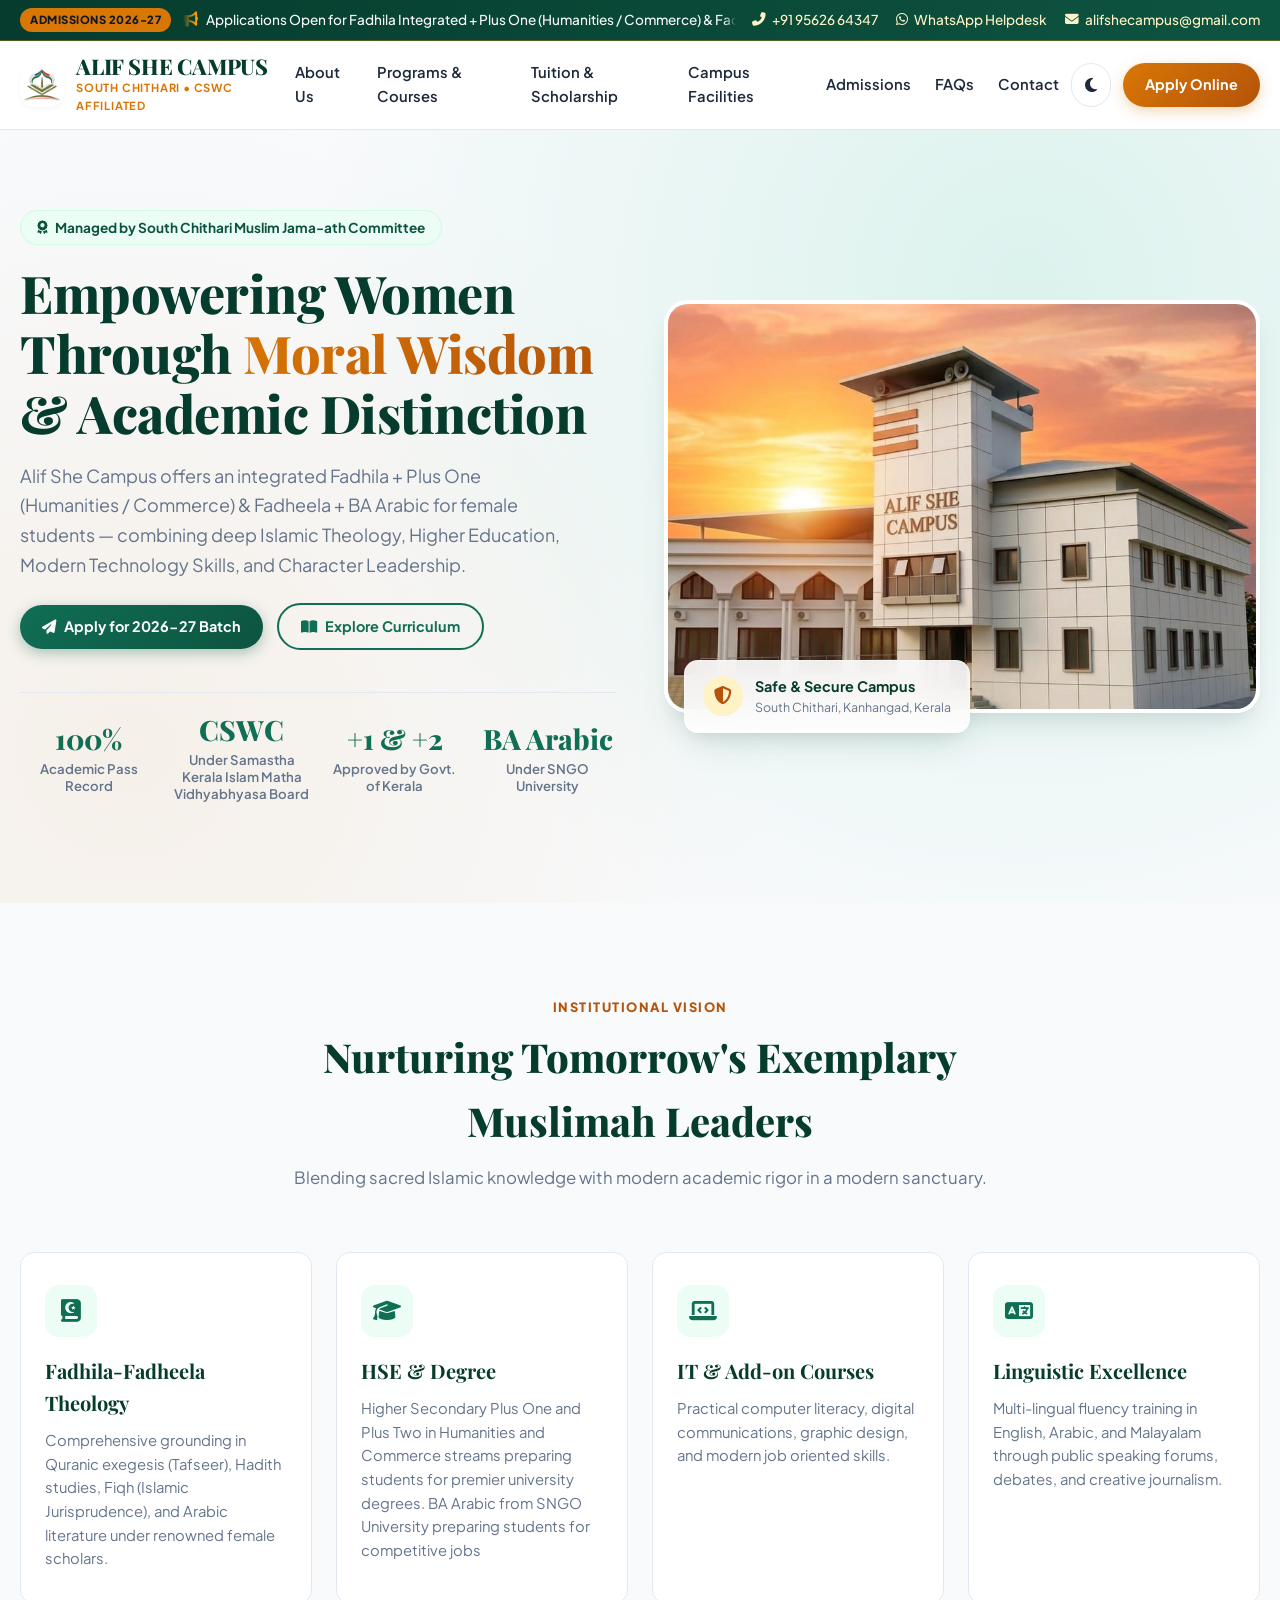
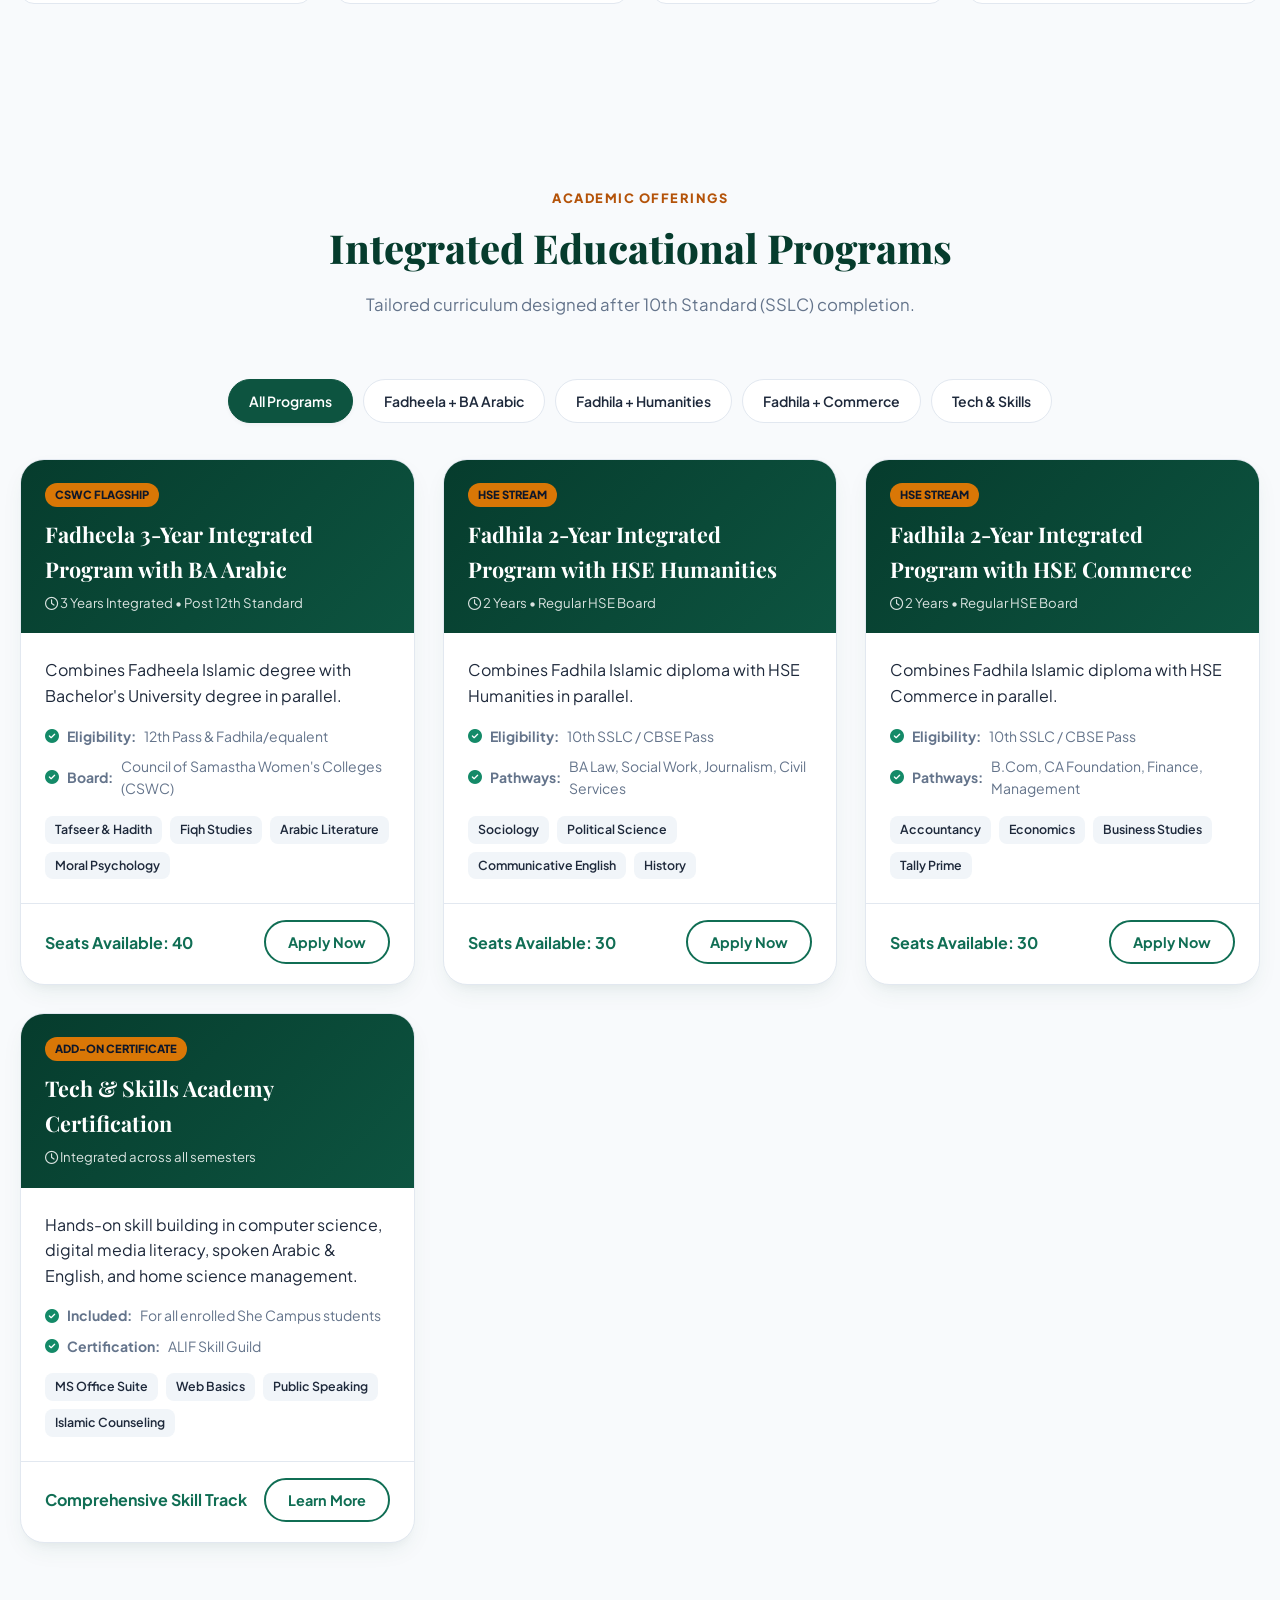
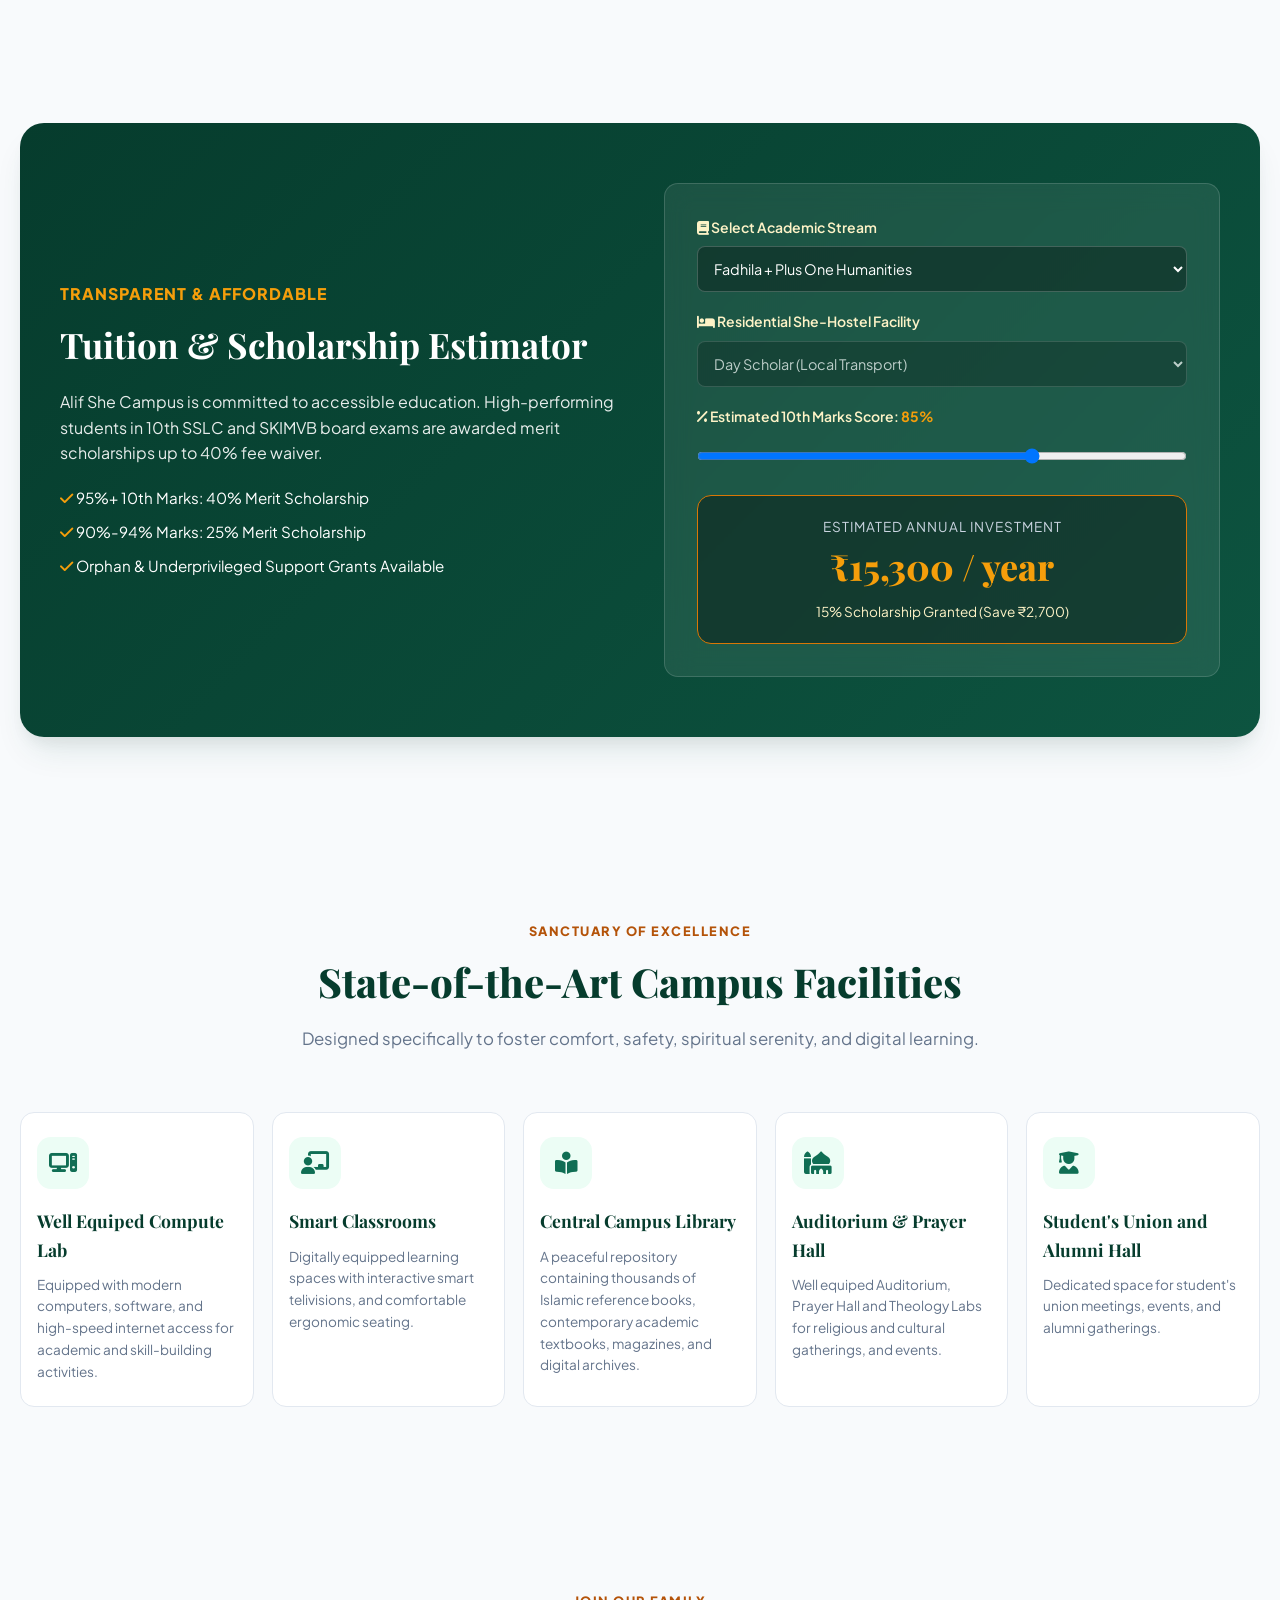
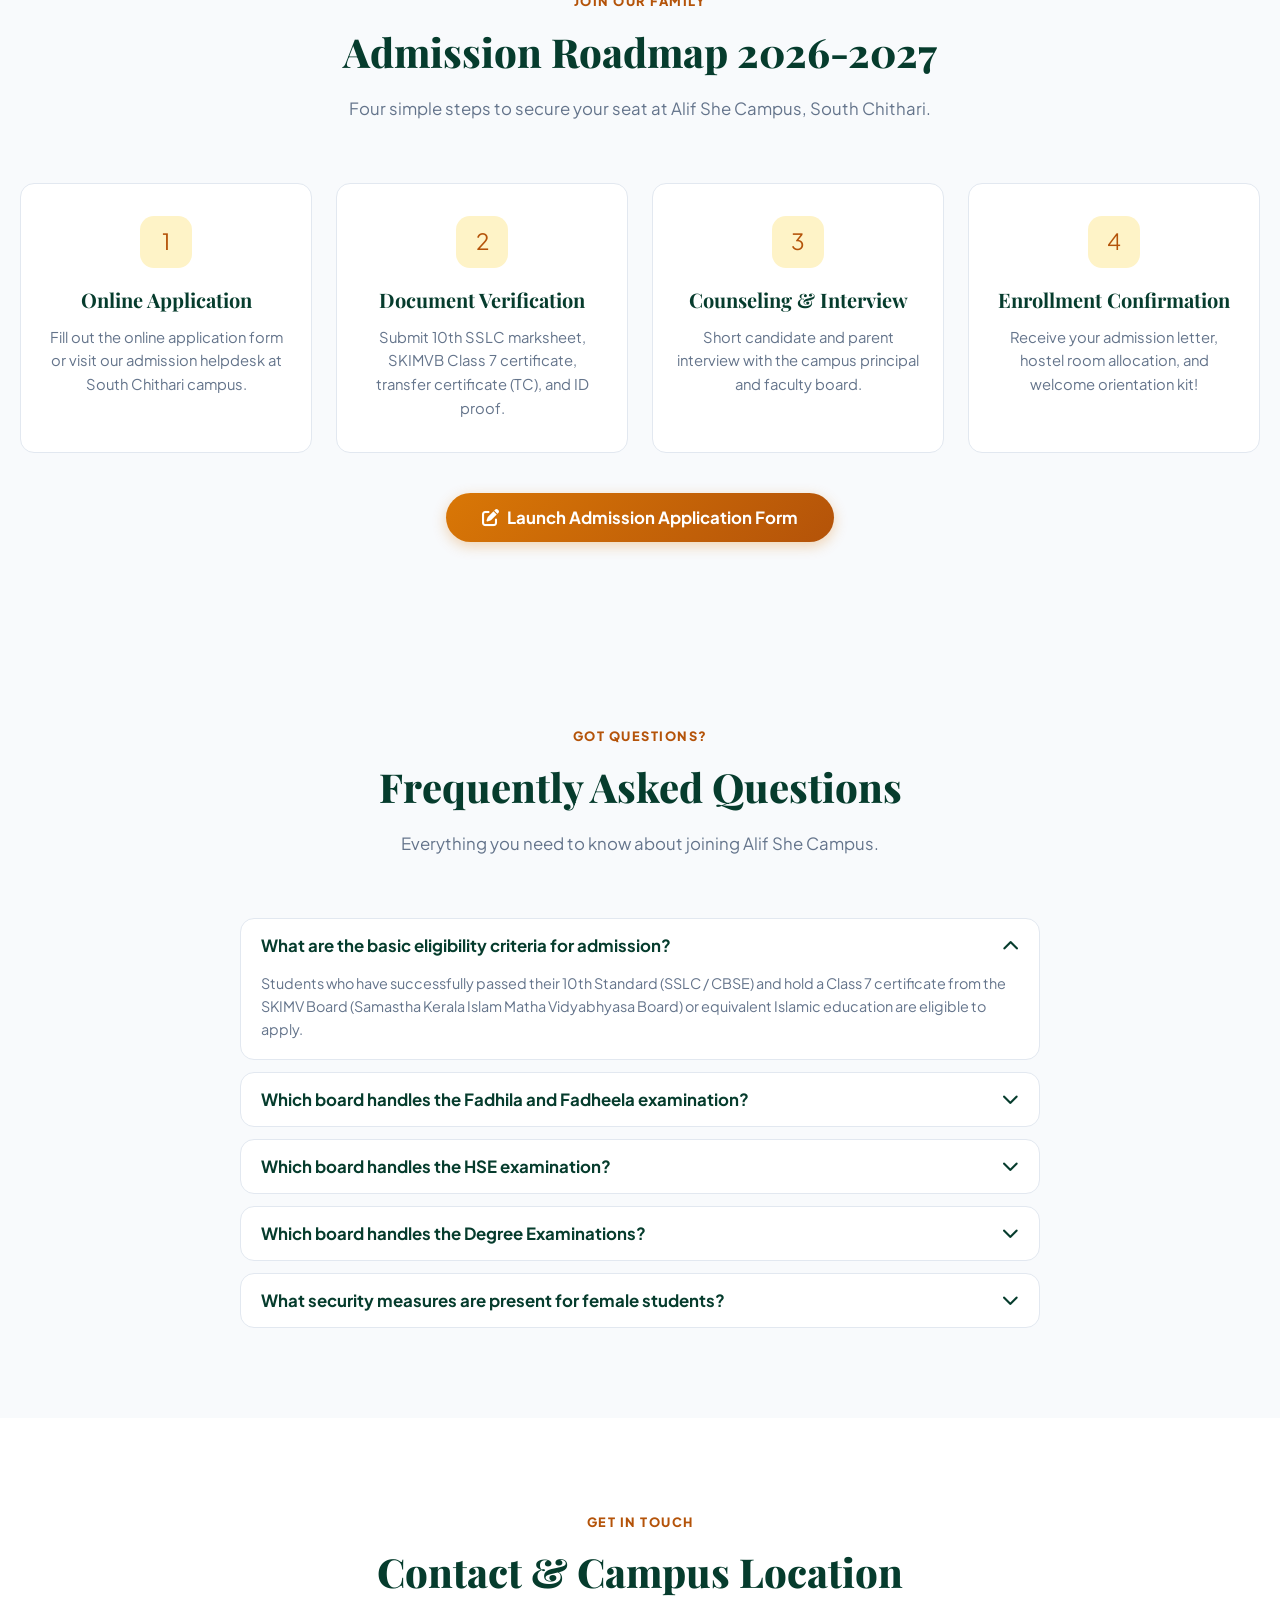
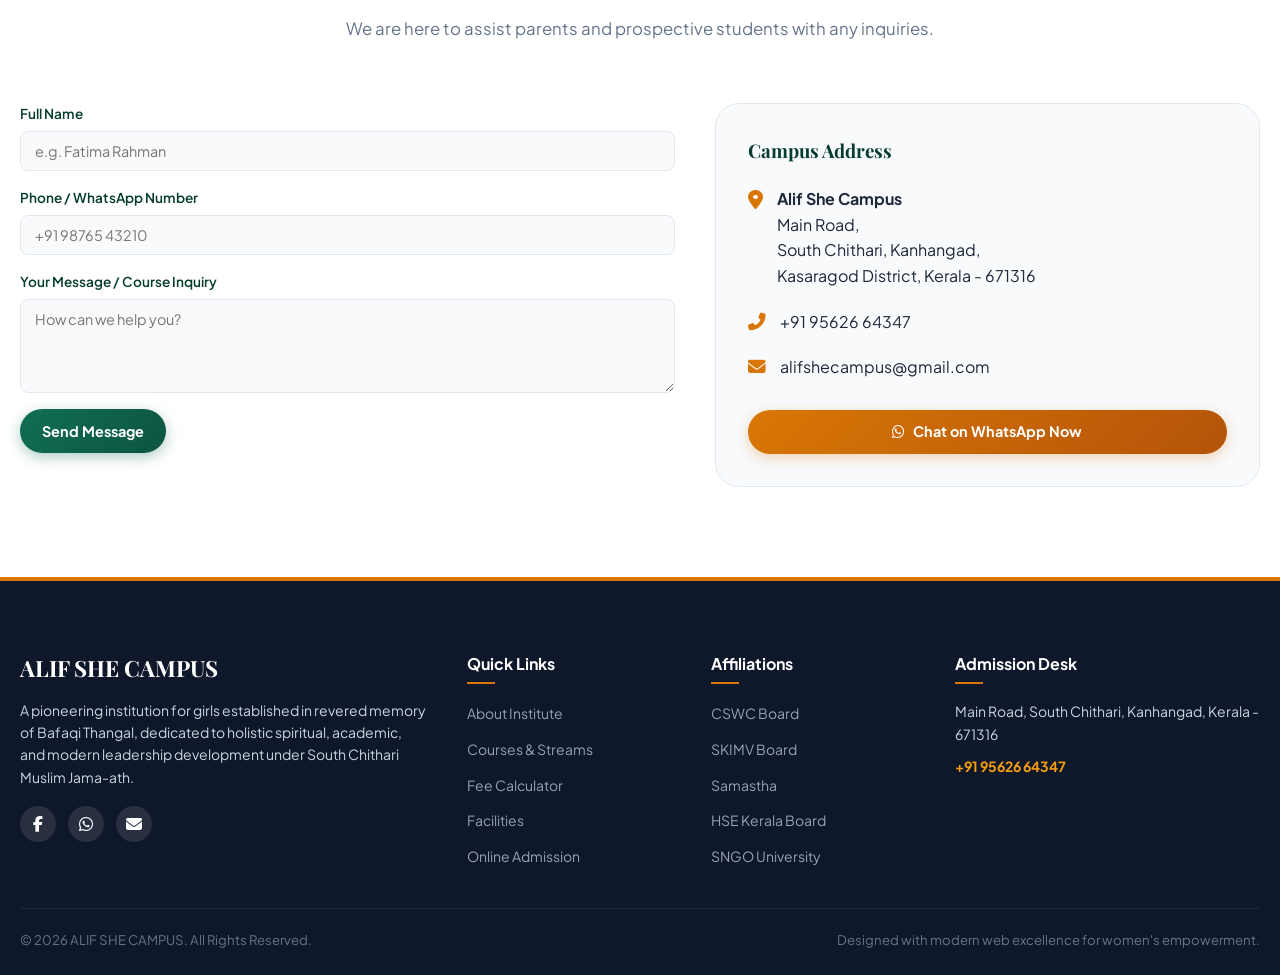
==== commit 2c0b6de4: "Add files via upload" ====
--- a/index.html
+++ b/index.html
@@ -54,7 +54,10 @@
   <header class="main-header">
     <div class="nav-container">
       <a href="#" class="brand-logo">
-        <div class="logo-crest">A</div>
+        <!-- <div class="logo-crest">A</div> -->
+        <div class="logo-crest">
+          <img src="assets/aliflogo.png" alt="Alif She Campus Logo" class="hero-img">
+        </div>
         <div class="logo-text">
           <h1>ALIF SHE CAMPUS</h1>
           <span>South Chithari • CSWC Affiliated</span>
--- a/style.css
+++ b/style.css
@@ -73,7 +73,9 @@
 }
 
 /* Reset & Touch Foundations */
-*, *::before, *::after {
+*,
+*::before,
+*::after {
   box-sizing: border-box;
   margin: 0;
   padding: 0;
@@ -107,14 +109,21 @@
   display: block;
 }
 
-button, input, select, textarea {
+button,
+input,
+select,
+textarea {
   font-family: inherit;
   font-size: inherit;
   -webkit-tap-highlight-color: transparent;
 }
 
 /* Touch Friendly Targets */
-button, .btn, .nav-link, .tab-btn, .faq-question {
+button,
+.btn,
+.nav-link,
+.tab-btn,
+.faq-question {
   min-height: 44px;
 }
 
@@ -175,6 +184,7 @@
   0% {
     transform: translateX(0);
   }
+
   100% {
     transform: translateX(-100%);
   }
@@ -198,20 +208,26 @@
 }
 
 @keyframes bullhorn-pulse {
-  0%, 100% {
+
+  0%,
+  100% {
     transform: scale(1) rotate(0deg);
     filter: drop-shadow(0 0 2px rgba(245, 158, 11, 0.6));
   }
+
   15% {
     transform: scale(1.25) rotate(-10deg);
     filter: drop-shadow(0 0 8px rgba(245, 158, 11, 0.9));
   }
+
   30% {
     transform: scale(1.25) rotate(10deg);
   }
+
   45% {
     transform: scale(1.1) rotate(-5deg);
   }
+
   60% {
     transform: scale(1) rotate(0deg);
   }
@@ -231,8 +247,16 @@
 }
 
 @keyframes pulse-glow {
-  0%, 100% { opacity: 1; }
-  50% { opacity: 0.75; transform: scale(1.02); }
+
+  0%,
+  100% {
+    opacity: 1;
+  }
+
+  50% {
+    opacity: 0.75;
+    transform: scale(1.02);
+  }
 }
 
 .top-contacts {
@@ -287,8 +311,8 @@
 .logo-crest {
   width: 44px;
   height: 44px;
-  background: linear-gradient(135deg, var(--primary-700), var(--primary-900));
-  border: 2px solid var(--accent-gold-400);
+  background: #ffffff;
+  /* border: 2px solid var(--accent-gold-400); */
   border-radius: var(--radius-md);
   display: flex;
   align-items: center;
@@ -299,6 +323,15 @@
   font-size: 1.4rem;
   box-shadow: var(--shadow-sm);
   flex-shrink: 0;
+  overflow: hidden;
+}
+
+.logo-crest img {
+  width: 100%;
+  height: 100%;
+  object-fit: contain;
+  padding: 3px;
+  display: block;
 }
 
 .logo-text h1 {
@@ -480,7 +513,7 @@
   padding: clamp(40px, 8vw, 80px) 20px clamp(50px, 10vw, 100px);
   overflow: hidden;
   background: radial-gradient(circle at 80% 20%, rgba(16, 185, 129, 0.12) 0%, transparent 60%),
-              radial-gradient(circle at 10% 80%, rgba(217, 119, 6, 0.08) 0%, transparent 50%);
+    radial-gradient(circle at 10% 80%, rgba(217, 119, 6, 0.08) 0%, transparent 50%);
 }
 
 .hero-grid {
@@ -809,7 +842,8 @@
   white-space: nowrap;
 }
 
-.tab-btn.active, .tab-btn:hover {
+.tab-btn.active,
+.tab-btn:hover {
   background: var(--primary-800);
   color: #ffffff;
   border-color: var(--primary-800);
@@ -964,7 +998,8 @@
   color: var(--accent-gold-100);
 }
 
-.calc-field select, .calc-field input[type="range"] {
+.calc-field select,
+.calc-field input[type="range"] {
   width: 100%;
   padding: 12px;
   border-radius: var(--radius-sm);
@@ -1350,22 +1385,28 @@
   .hero-grid {
     grid-template-columns: 1fr;
   }
+
   .hero-media-wrapper {
     max-width: 680px;
     margin: 0 auto;
   }
+
   .calc-grid {
     grid-template-columns: 1fr;
   }
+
   .footer-grid {
     grid-template-columns: 1fr 1fr;
   }
+
   .contact-layout-grid {
     grid-template-columns: 1fr !important;
   }
+
   .pillars-grid:not(.contact-layout-grid) {
     grid-template-columns: repeat(2, 1fr);
   }
+
   #facilities .pillars-grid {
     grid-template-columns: repeat(3, 1fr);
   }
@@ -1376,9 +1417,11 @@
   .mobile-toggle {
     display: flex;
   }
+
   .top-contacts {
     display: none;
   }
+
   .nav-menu {
     position: fixed;
     top: 0;
@@ -1396,24 +1439,30 @@
     z-index: 999;
     overflow-y: auto;
   }
+
   .nav-menu.active {
     right: 0;
   }
+
   .nav-menu li {
     width: 100%;
   }
+
   .nav-link {
     width: 100%;
     padding: 12px 0;
     font-size: 1.05rem;
     border-bottom: 1px solid var(--border-subtle);
   }
+
   .nav-link::after {
     display: none;
   }
+
   .nav-actions {
     margin-left: auto;
   }
+
   .nav-actions .btn-gold {
     padding: 8px 16px;
     font-size: 0.825rem;
@@ -1425,30 +1474,38 @@
   .top-bar-container {
     justify-content: center;
   }
+
   .announcement-ticker {
     width: 100%;
   }
+
   .ticker-item {
     font-size: 0.775rem;
   }
+
   .hero-cta-group {
     flex-direction: column;
     align-items: stretch;
   }
+
   .hero-cta-group .btn {
     width: 100%;
   }
+
   .hero-stats-row {
     grid-template-columns: repeat(2, 1fr);
     gap: 16px;
     text-align: center;
   }
+
   .pillars-grid:not(.contact-layout-grid) {
     grid-template-columns: 1fr;
   }
+
   #facilities .pillars-grid {
     grid-template-columns: 1fr;
   }
+
   .floating-badge {
     position: relative;
     bottom: auto;
@@ -1457,23 +1514,30 @@
     width: 100%;
     max-width: 100%;
   }
+
   .form-grid {
     grid-template-columns: 1fr;
   }
+
   .form-group.full-width {
     grid-column: span 1;
   }
+
   .footer-grid {
     grid-template-columns: 1fr;
   }
+
   .step-label {
-    display: none; /* Hide labels on tiny screens for step numbers */
-  }
+    display: none;
+    /* Hide labels on tiny screens for step numbers */
+  }
+
   .course-card-footer {
     flex-direction: column;
     align-items: stretch;
     text-align: center;
   }
+
   .course-card-footer .btn {
     width: 100%;
   }
@@ -1484,29 +1548,36 @@
   .brand-logo {
     gap: 8px;
   }
+
   .logo-crest {
     width: 38px;
     height: 38px;
     font-size: 1.2rem;
   }
+
   .logo-text h1 {
     font-size: 1rem;
   }
+
   .logo-text span {
     font-size: 0.625rem;
   }
+
   .nav-actions .btn-gold {
-    display: none; /* Hide top CTA on tiny screens, access via drawer or hero */
-  }
+    display: none;
+    /* Hide top CTA on tiny screens, access via drawer or hero */
+  }
+
   .hero-stats-row {
     grid-template-columns: repeat(2, 1fr);
     gap: 12px;
     text-align: center;
   }
+
   .tab-filter-bar {
     justify-content: flex-start;
     overflow-x: auto;
     padding-bottom: 8px;
     -webkit-overflow-scrolling: touch;
   }
-}
+}
